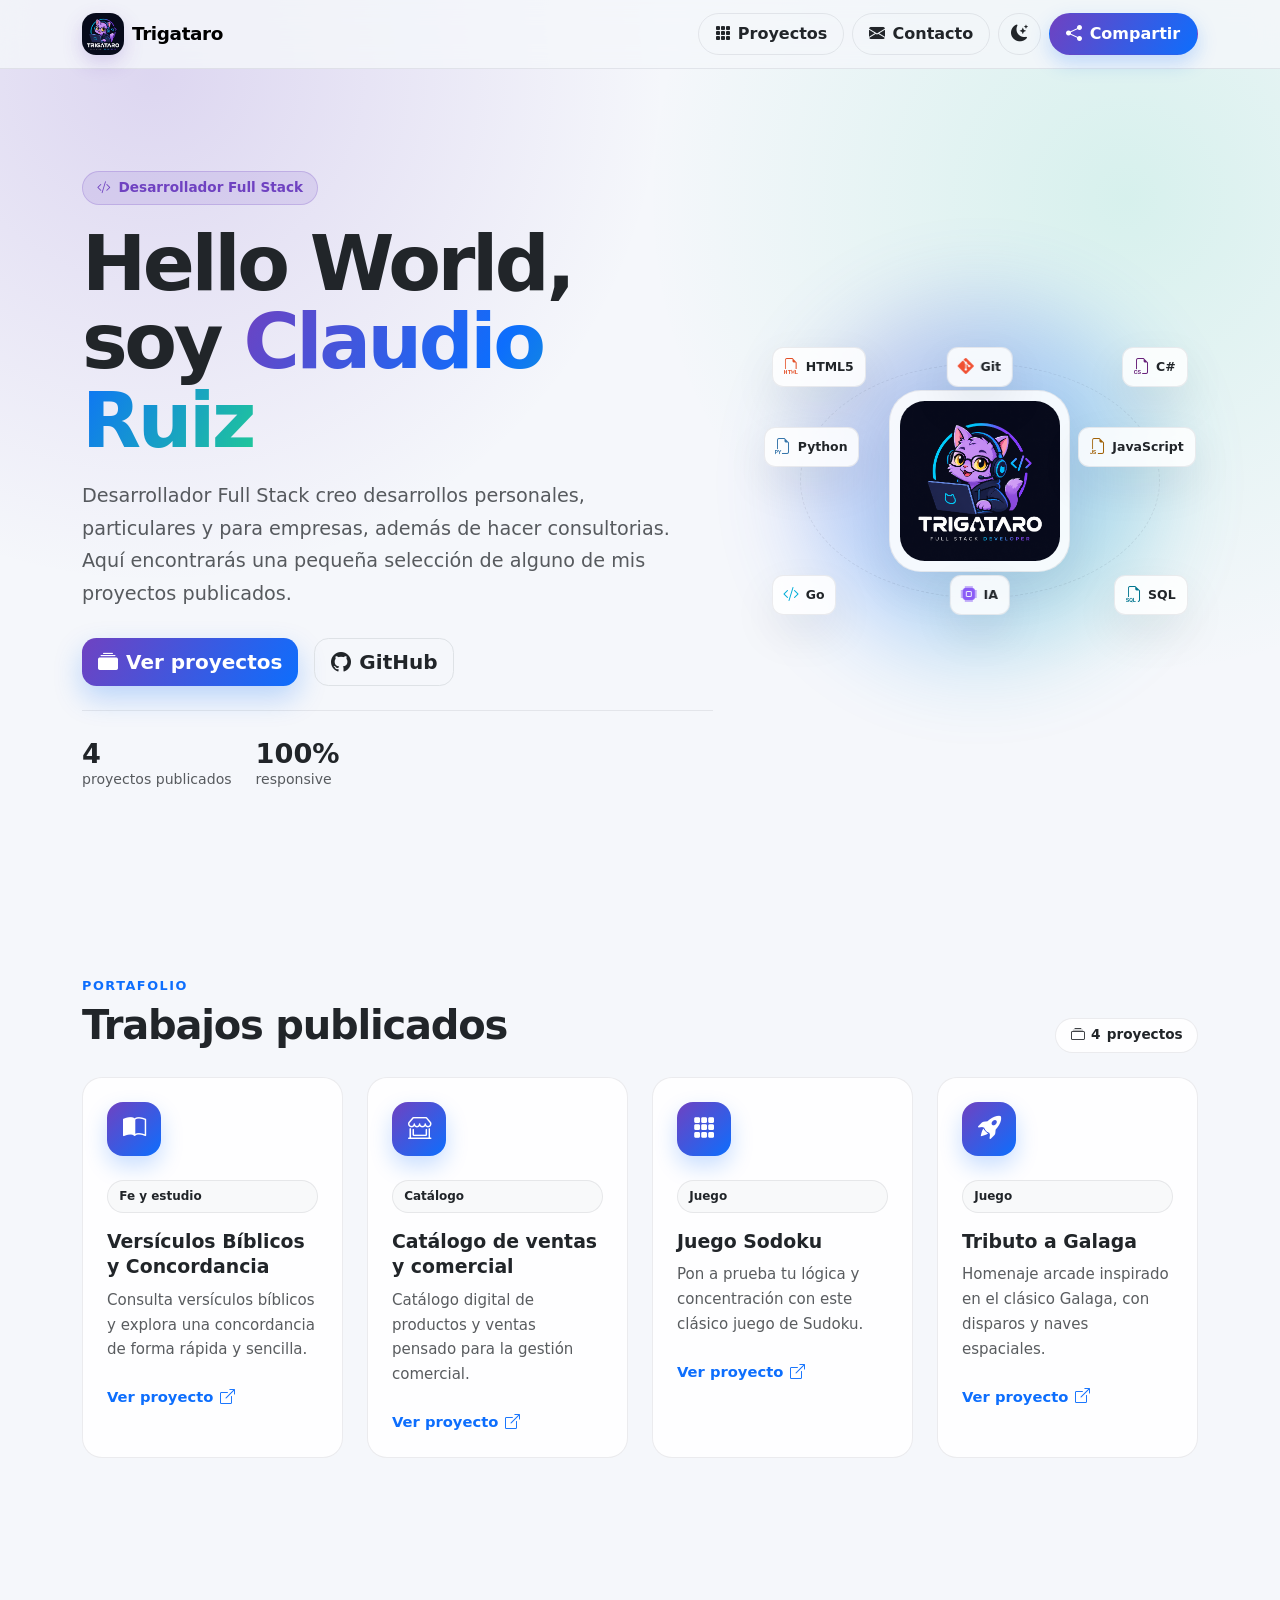
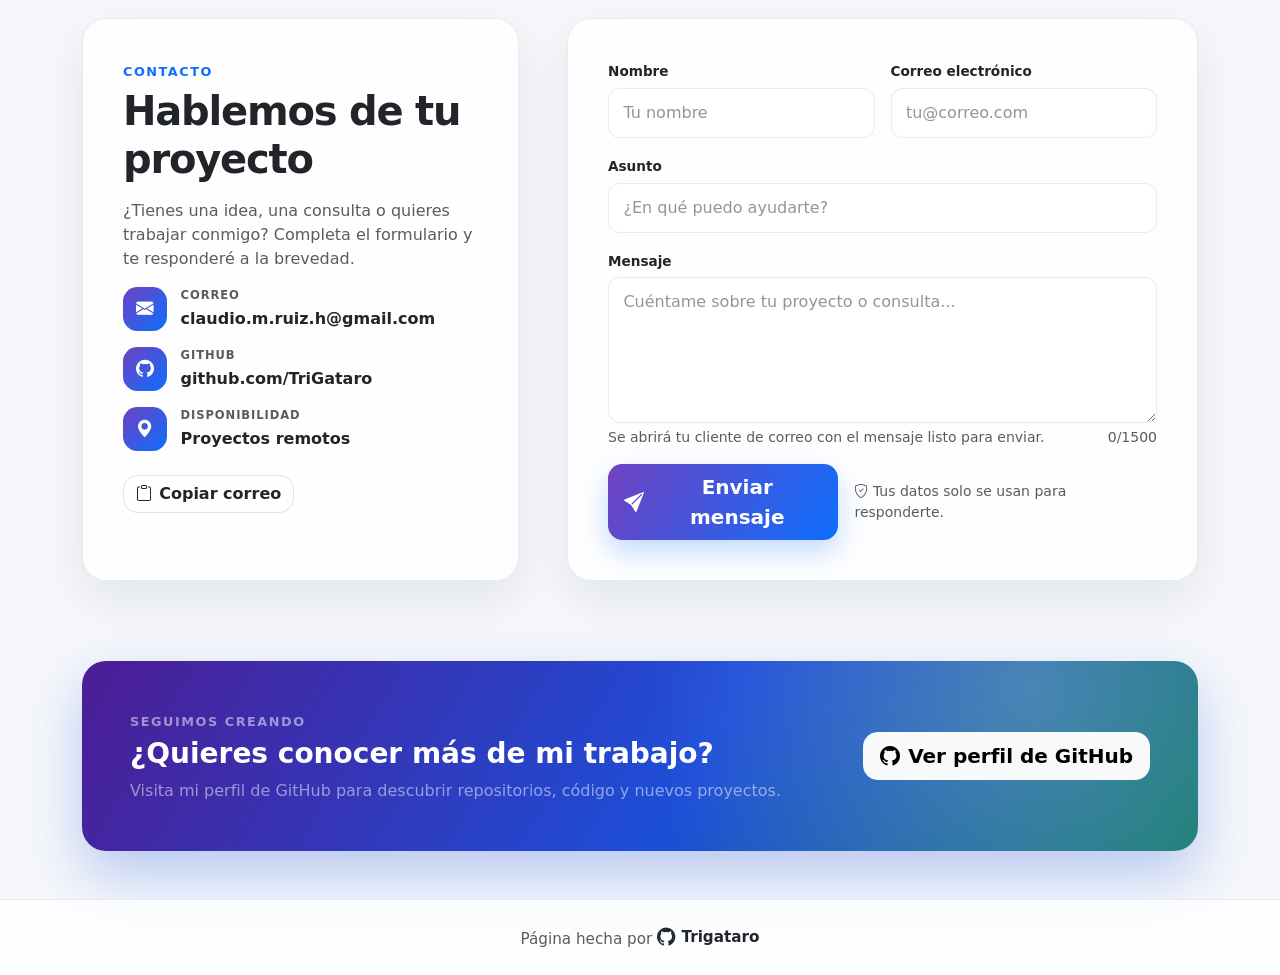
==== index.html @ 6203297c "Primera versión" ====
<!DOCTYPE html>
<html lang="es" prefix="og: https://ogp.me/ns#" data-bs-theme="light">
<head>
    <meta charset="UTF-8">
    <meta name="viewport" content="width=device-width, initial-scale=1">
    <title>Claudio Ruiz | Desarrollador Full Stack | Trigataro </title>

    <!-- Metadatos principales para buscadores -->
    <meta name="description" content="Portafolio de Trigataro, desarrollador web. Explora sus proyectos publicados y visita su perfil de GitHub.">
    <meta name="keywords" content="Claudio Ruiz,Trigataro, desarrollador Full Stack, portafolio web, proyectos web, HTML5, CSS3, JavaScript, Bootstrap, Python, C#, Go, SQL, Git, IA">
    <meta name="author" content="Claudio Ruiz,Trigataro">
    <meta name="robots" content="index, follow, max-image-preview:large">
    <meta name="googlebot" content="index, follow">
    <meta name="theme-color" content="#f5f7fb" id="themeColor">
    <link rel="canonical" href="https://trigataro.github.io/PersonalProyects/">

    <!-- Open Graph -->
    <meta property="og:type" content="website">
    <meta property="og:site_name" content="Trigataro">
    <meta property="og:locale" content="es_ES">
    <meta property="og:title" content="Trigataro | Desarrollador web">
    <meta property="og:description" content="Explora los proyectos web publicados por Trigataro.">
    <meta property="og:url" content="https://trigataro.github.io/PersonalProyects/">
    <meta property="og:image" content="https://trigataro.github.io/PersonalProyects/img/logo.png">
    <meta property="og:image:type" content="image/png">
    <meta property="og:image:width" content="1254">
    <meta property="og:image:height" content="1254">
    <meta property="og:image:alt" content="Logo de Trigataro">

    <!-- Tarjetas para redes sociales -->
    <meta name="twitter:card" content="summary">
    <meta name="twitter:title" content="Trigataro | Desarrollador web">
    <meta name="twitter:description" content="Explora los proyectos web publicados por Trigataro.">
    <meta name="twitter:image" content="https://trigataro.github.io/PersonalProyects/img/logo.png">
    <meta name="twitter:image:alt" content="Logo de Trigataro">

    <link rel="icon" href="img/logo.png" type="image/png" sizes="1254x1254">
    <link rel="apple-touch-icon" href="img/logo.png">

    <!-- Bootstrap y Bootstrap Icons -->
    <link href="https://cdn.jsdelivr.net/npm/bootstrap@5.3.8/dist/css/bootstrap.min.css" rel="stylesheet">
    <link href="https://cdn.jsdelivr.net/npm/bootstrap-icons@1.13.2/font/bootstrap-icons.min.css" rel="stylesheet">

    <!-- Estilos propios del proyecto -->
    <link rel="stylesheet" href="style.css">
</head>
<body>
    <a class="skip-link" href="#inicio">Saltar al contenido principal</a>

    <!-- Barra de navegación fija con controles de tema y compartir -->
    <header class="site-header sticky-top">
        <nav class="navbar navbar-expand-lg" aria-label="Navegación principal">
            <div class="container">
                <a class="navbar-brand d-flex align-items-center gap-2" href="#inicio">
                    <img src="img/logo.png" alt="Logo de Trigataro" class="brand-logo" width="42" height="42">
                    <span class="brand-name">Trigataro</span>
                </a>

                <div class="d-flex align-items-center gap-2 ms-auto">
                    <a class="btn btn-nav d-none d-lg-inline-flex" href="#proyectos">
                        <i class="bi bi-grid-3x3-gap-fill" aria-hidden="true"></i>
                        Proyectos
                    </a>
                    <a class="btn btn-nav d-none d-lg-inline-flex" href="#contacto">
                        <i class="bi bi-envelope-fill" aria-hidden="true"></i>
                        Contacto
                    </a>

                    <!-- Alterna entre tema claro y oscuro -->
                    <button type="button" class="btn btn-nav btn-icon" id="themeToggle" aria-label="Cambiar tema de color" title="Cambiar tema de color">
                        <i class="bi bi-moon-stars-fill" aria-hidden="true"></i>
                    </button>

                    <!-- Comparte la página con Web Share API o copia el enlace -->
                    <button type="button" class="btn btn-share" id="shareButton" aria-label="Compartir esta página" title="Compartir esta página">
                        <i class="bi bi-share-fill" aria-hidden="true"></i>
                        <span class="d-none d-sm-inline">Compartir</span>
                    </button>
                </div>
            </div>
        </nav>
    </header>

    <main>
        <!-- Presentación principal -->
        <section class="hero" id="inicio">
            <div class="container">
                <div class="row align-items-center g-5">
                    <div class="col-12 col-lg-7">
                        <span class="badge hero-badge">
                            <i class="bi bi-code-slash" aria-hidden="true"></i>
                            Desarrollador Full Stack 
                        </span>

                        <h1 class="hero-title">
                            Hello World, soy <span class="text-gradient">Claudio Ruiz</span>
                        </h1>

                        <p class="hero-lead">
                            Desarrollador Full Stack creo desarrollos personales, particulares y para empresas, además de hacer consultorias.
                            Aquí encontrarás una pequeña selección de alguno de mis proyectos publicados.
                        </p>

                        <div class="d-flex flex-wrap gap-3">
                            <a href="#proyectos" class="btn btn-brand btn-lg">
                                <i class="bi bi-collection-fill" aria-hidden="true"></i>
                                Ver proyectos
                            </a>
                            <a href="https://github.com/TriGataro" target="_blank" rel="noopener noreferrer" class="btn btn-outline-brand btn-lg">
                                <i class="bi bi-github" aria-hidden="true"></i>
                                GitHub
                            </a>
                        </div>

                        <div class="hero-stats d-flex flex-wrap gap-4 mt-4">
                            <div class="hero-stat">
                                <strong id="heroProjectCount">0</strong>
                                <span>proyectos publicados</span>
                            </div>
                            <div class="hero-stat">
                                <strong>100%</strong>
                                <span>responsive</span>
                            </div>
                        </div>
                    </div>

                    <div class="col-12 col-lg-5">
                        <div class="hero-visual text-center">
                            <div class="hero-tech-orbit" role="group" aria-label="Lenguajes de programación e inteligencia artificial">
                                <div class="hero-avatar-wrap">
                                    <img src="img/logo.png" alt="Logo de Trigataro" class="hero-avatar" width="160" height="160">
                                </div>

                                <!-- Lenguajes ubicados alrededor del logo -->
                                <span class="tech-chip tech-chip-html orbit-chip orbit-html">
                                    <i class="bi bi-filetype-html" aria-hidden="true"></i>
                                    HTML5
                                </span>
                                <span class="tech-chip tech-chip-csharp orbit-chip orbit-csharp">
                                    <i class="bi bi-filetype-cs" aria-hidden="true"></i>
                                    C#
                                </span>
                                <span class="tech-chip tech-chip-git orbit-chip orbit-git">
                                    <i class="bi bi-git" aria-hidden="true"></i>
                                    Git
                                </span>
                                <span class="tech-chip tech-chip-python orbit-chip orbit-python">
                                    <i class="bi bi-filetype-py" aria-hidden="true"></i>
                                    Python
                                </span>
                                <span class="tech-chip tech-chip-js orbit-chip orbit-js">
                                    <i class="bi bi-filetype-js" aria-hidden="true"></i>
                                    JavaScript
                                </span>
                                <span class="tech-chip tech-chip-go orbit-chip orbit-go">
                                    <i class="bi bi-code-slash" aria-hidden="true"></i>
                                    Go
                                </span>
                                <span class="tech-chip tech-chip-sql orbit-chip orbit-sql">
                                    <i class="bi bi-filetype-sql" aria-hidden="true"></i>
                                    SQL
                                </span>
                                <span class="tech-chip tech-chip-ai orbit-chip orbit-ai">
                                    <i class="bi bi-cpu-fill" aria-hidden="true"></i>
                                    IA
                                </span>
                            </div>
                        </div>
                    </div>
                </div>
            </div>
        </section>

        <!-- Listado de proyectos generado desde data.js -->
        <section class="projects-section" id="proyectos">
            <div class="container">
                <div class="d-flex flex-column flex-md-row align-items-md-end justify-content-between gap-3 mb-4">
                    <div>
                        <span class="section-eyebrow">Portafolio</span>
                        <h2 class="section-title mb-1">Trabajos publicados</h2>
                    </div>

                    <span class="badge project-total">
                        <i class="bi bi-collection" aria-hidden="true"></i>
                        <span id="projectCount">0</span> proyectos
                    </span>
                </div>

                <div id="projectGrid" class="row g-4"></div>

                <div id="emptyState" class="empty-state text-center d-none">
                    <i class="bi bi-inbox" aria-hidden="true"></i>
                    <p class="mb-0">No hay proyectos visibles por el momento.</p>
                </div>
            </div>
        </section>

        <!-- Sección de contacto -->
        <section class="contact-section" id="contacto">
            <div class="container">
                <div class="row g-4 g-lg-5">
                    <div class="col-12 col-lg-5">
                        <div class="contact-info">
                            <span class="section-eyebrow">Contacto</span>
                            <h2 class="section-title mb-3">Hablemos de tu proyecto</h2>
                            <p class="text-body-secondary">
                                ¿Tienes una idea, una consulta o quieres trabajar conmigo?
                                Completa el formulario y te responderé a la brevedad.
                            </p>

                            <ul class="contact-list list-unstyled">
                                <li>
                                    <span class="contact-icon" aria-hidden="true">
                                        <i class="bi bi-envelope-fill"></i>
                                    </span>
                                    <div>
                                        <span class="contact-label">Correo</span>
                                        <a class="contact-value" href="mailto:claudio.m.ruiz.h@gmail.com">claudio.m.ruiz.h@gmail.com</a>
                                    </div>
                                </li>
                                <li>
                                    <span class="contact-icon" aria-hidden="true">
                                        <i class="bi bi-github"></i>
                                    </span>
                                    <div>
                                        <span class="contact-label">GitHub</span>
                                        <a class="contact-value" href="https://github.com/TriGataro" target="_blank" rel="noopener noreferrer">github.com/TriGataro</a>
                                    </div>
                                </li>
                                <li>
                                    <span class="contact-icon" aria-hidden="true">
                                        <i class="bi bi-geo-alt-fill"></i>
                                    </span>
                                    <div>
                                        <span class="contact-label">Disponibilidad</span>
                                        <span class="contact-value">Proyectos remotos</span>
                                    </div>
                                </li>
                            </ul>

                            <button type="button" class="btn btn-outline-brand" id="copyEmailButton">
                                <i class="bi bi-clipboard" aria-hidden="true"></i>
                                Copiar correo
                            </button>
                        </div>
                    </div>

                    <div class="col-12 col-lg-7">
                        <form class="contact-form" id="contactForm" novalidate>
                            <div class="row g-3">
                                <div class="col-12 col-md-6">
                                    <label for="contactName" class="form-label">Nombre</label>
                                    <input type="text" class="form-control" id="contactName" name="name" placeholder="Tu nombre" autocomplete="name" required minlength="2">
                                    <div class="invalid-feedback">Ingresa tu nombre (mínimo 2 caracteres).</div>
                                </div>

                                <div class="col-12 col-md-6">
                                    <label for="contactEmail" class="form-label">Correo electrónico</label>
                                    <input type="email" class="form-control" id="contactEmail" name="email" placeholder="tu@correo.com" autocomplete="email" required>
                                    <div class="invalid-feedback">Ingresa un correo electrónico válido.</div>
                                </div>

                                <div class="col-12">
                                    <label for="contactSubject" class="form-label">Asunto</label>
                                    <input type="text" class="form-control" id="contactSubject" name="subject" placeholder="¿En qué puedo ayudarte?" required minlength="3">
                                    <div class="invalid-feedback">Escribe un asunto (mínimo 3 caracteres).</div>
                                </div>

                                <div class="col-12">
                                    <label for="contactMessage" class="form-label">Mensaje</label>
                                    <textarea class="form-control" id="contactMessage" name="message" rows="5" placeholder="Cuéntame sobre tu proyecto o consulta..." required minlength="10" maxlength="1500" aria-describedby="messageHelp messageCount"></textarea>
                                    <div class="invalid-feedback">Escribe un mensaje (mínimo 10 caracteres).</div>
                                    <div class="d-flex flex-column flex-sm-row justify-content-between gap-1 mt-1">
                                        <small class="text-body-secondary" id="messageHelp">
                                            Se abrirá tu cliente de correo con el mensaje listo para enviar.
                                        </small>
                                        <small class="text-body-secondary">
                                            <span id="messageCount">0</span>/1500
                                        </small>
                                    </div>
                                </div>

                                <div class="col-12 d-flex flex-column flex-sm-row align-items-sm-center gap-3">
                                    <button type="submit" class="btn btn-brand btn-lg">
                                        <i class="bi bi-send-fill" aria-hidden="true"></i>
                                        Enviar mensaje
                                    </button>
                                    <span class="small text-body-secondary">
                                        <i class="bi bi-shield-check" aria-hidden="true"></i>
                                        Tus datos solo se usan para responderte.
                                    </span>
                                </div>
                            </div>
                        </form>
                    </div>
                </div>
            </div>
        </section>

        <!-- Llamado a visitar el perfil de GitHub -->
        <section class="container pb-5">
            <div class="cta-panel">
                <div>
                    <span class="section-eyebrow text-white-50">Seguimos creando</span>
                    <h2 class="h3 fw-bold mb-2">¿Quieres conocer más de mi trabajo?</h2>
                    <p class="mb-0 text-white-50">
                        Visita mi perfil de GitHub para descubrir repositorios, código y nuevos proyectos.
                    </p>
                </div>

                <a href="https://github.com/TriGataro" target="_blank" rel="noopener noreferrer" class="btn btn-light btn-lg cta-button">
                    <i class="bi bi-github" aria-hidden="true"></i>
                    Ver perfil de GitHub
                </a>
            </div>
        </section>
    </main>

    <!-- Pie de página con el enlace al perfil de GitHub -->
    <footer class="site-footer">
        <div class="container">
            <p class="footer-text mb-0">
                Página hecha por
                <a class="footer-author" href="https://github.com/TriGataro" target="_blank" rel="noopener noreferrer">
                    <i class="bi bi-github" aria-hidden="true"></i>
                    <span>Trigataro</span>
                </a>
            </p>
        </div>
    </footer>

    <!-- Mensajes de confirmación para compartir -->
    <div class="toast-container position-fixed bottom-0 end-0 p-3">
        <div id="shareToast" class="toast" role="status" aria-live="polite" aria-atomic="true">
            <div class="d-flex">
                <div class="toast-body" id="shareToastMessage">Enlace copiado al portapapeles.</div>
                <button type="button" class="btn-close me-2 m-auto" data-bs-dismiss="toast" aria-label="Cerrar mensaje"></button>
            </div>
        </div>
    </div>

    <!-- Librerías y scripts del proyecto -->
    <script src="https://cdn.jsdelivr.net/npm/bootstrap@5.3.8/dist/js/bootstrap.bundle.min.js"></script>
    <script src="data.js"></script>
    <script src="index.js"></script>
</body>
</html>
---- style.css ----
/* =========================================================
   Portafolio de Trigataro - Estilos globales
   ========================================================= */

/* Variables de color para el tema claro */
:root {
    --brand-primary: #6f42c1;
    --brand-secondary: #0d6efd;
    --brand-accent: #20c997;
    --page-bg: #f5f7fb;
    --header-bg: rgba(245, 247, 251, 0.82);
    --footer-bg: rgba(255, 255, 255, 0.72);
    --card-bg: rgba(255, 255, 255, 0.86);
    --card-border: rgba(15, 23, 42, 0.08);
    --github-color: #24292f;
    --shadow-soft: 0 18px 45px rgba(15, 23, 42, 0.08);
    --glow-one: rgba(111, 66, 193, 0.18);
    --glow-two: rgba(32, 201, 151, 0.14);
}

/* Variables de color para el tema oscuro */
[data-bs-theme="dark"] {
    --page-bg: #0a0f1e;
    --header-bg: rgba(10, 15, 30, 0.82);
    --footer-bg: rgba(10, 15, 30, 0.72);
    --card-bg: rgba(17, 24, 42, 0.86);
    --card-border: rgba(148, 163, 184, 0.16);
    --github-color: #f8fafc;
    --shadow-soft: 0 18px 45px rgba(0, 0, 0, 0.38);
    --glow-one: rgba(111, 66, 193, 0.32);
    --glow-two: rgba(32, 201, 151, 0.18);
}

html {
    scroll-behavior: smooth;
}

body {
    min-height: 100vh;
    color: var(--bs-body-color);
    background-color: var(--page-bg);
    background-image:
        radial-gradient(circle at 12% 8%, var(--glow-one), transparent 32rem),
        radial-gradient(circle at 88% 22%, var(--glow-two), transparent 30rem);
    background-attachment: fixed;
    transition: background-color 0.25s ease, color 0.25s ease;
}

/* Enlace de accesibilidad para saltar directamente al contenido */
.skip-link {
    position: absolute;
    top: -100%;
    left: 1rem;
    z-index: 2000;
    padding: 0.6rem 1rem;
    color: #fff;
    background: var(--brand-primary);
    border-radius: 0.5rem;
}

.skip-link:focus {
    top: 1rem;
}

/* Campo temporal fuera de pantalla para copiar enlaces en navegadores antiguos */
.copy-helper {
    position: fixed;
    top: -1000px;
    left: -1000px;
    width: 1px;
    height: 1px;
    padding: 0;
    border: 0;
    opacity: 0;
}

/* =========================================================
   Barra de navegación
   ========================================================= */

.site-header {
    background: var(--header-bg);
    border-bottom: 1px solid var(--card-border);
    backdrop-filter: blur(14px);
    -webkit-backdrop-filter: blur(14px);
}

.brand-logo {
    object-fit: cover;
    border-radius: 14px;
    box-shadow: 0 8px 20px rgba(111, 66, 193, 0.22);
}

.brand-name {
    font-size: 1.15rem;
    font-weight: 800;
    letter-spacing: -0.02em;
}

.btn-nav,
.btn-share {
    display: inline-flex;
    align-items: center;
    justify-content: center;
    gap: 0.45rem;
    font-weight: 600;
    border: 1px solid var(--card-border);
    border-radius: 999px;
    transition: transform 0.2s ease, background-color 0.2s ease, border-color 0.2s ease;
}

.btn-nav {
    padding: 0.5rem 1rem;
    color: var(--bs-body-color);
    background: transparent;
}

.btn-nav:hover,
.btn-nav:focus-visible {
    color: var(--bs-body-color);
    background: var(--bs-tertiary-bg);
    border-color: var(--bs-border-color);
}

.btn-icon {
    width: 2.65rem;
    height: 2.65rem;
    padding: 0;
    font-size: 1.05rem;
}

.btn-share {
    padding: 0.5rem 1.05rem;
    color: #fff;
    background: linear-gradient(120deg, var(--brand-primary), var(--brand-secondary));
    border-color: transparent;
    box-shadow: 0 8px 20px rgba(13, 110, 253, 0.22);
}

.btn-share:hover,
.btn-share:focus-visible {
    color: #fff;
    transform: translateY(-1px);
    box-shadow: 0 10px 24px rgba(13, 110, 253, 0.3);
}

/* =========================================================
   Sección de presentación
   ========================================================= */

.hero {
    position: relative;
    padding: clamp(3.5rem, 8vw, 6.5rem) 0;
    overflow: hidden;
}

.hero-badge {
    display: inline-flex;
    align-items: center;
    gap: 0.45rem;
    padding: 0.55rem 0.9rem;
    margin-bottom: 1.25rem;
    font-size: 0.85rem;
    font-weight: 700;
    color: var(--brand-primary);
    background: color-mix(in srgb, var(--brand-primary) 12%, transparent);
    border: 1px solid color-mix(in srgb, var(--brand-primary) 22%, transparent);
    border-radius: 999px;
}

[data-bs-theme="dark"] .hero-badge {
    color: #c4b5fd;
}

.hero-title {
    font-size: clamp(2.6rem, 7vw, 4.8rem);
    font-weight: 800;
    line-height: 1.02;
    letter-spacing: -0.045em;
}

.text-gradient {
    color: transparent;
    background-image: linear-gradient(120deg, var(--brand-primary), var(--brand-secondary) 55%, var(--brand-accent));
    -webkit-background-clip: text;
    background-clip: text;
}

.hero-lead {
    max-width: 38rem;
    margin: 1.25rem 0 1.75rem;
    font-size: clamp(1.02rem, 2vw, 1.2rem);
    line-height: 1.7;
    color: var(--bs-secondary-color);
}

.btn-brand,
.btn-outline-brand {
    display: inline-flex;
    align-items: center;
    justify-content: center;
    gap: 0.5rem;
    font-weight: 700;
    border-radius: 0.9rem;
    transition: transform 0.2s ease, box-shadow 0.2s ease;
}

.btn-brand {
    color: #fff;
    background: linear-gradient(120deg, var(--brand-primary), var(--brand-secondary));
    border: 0;
    box-shadow: 0 12px 28px rgba(13, 110, 253, 0.25);
}

.btn-brand:hover,
.btn-brand:focus-visible {
    color: #fff;
    transform: translateY(-2px);
    box-shadow: 0 16px 34px rgba(13, 110, 253, 0.32);
}

.btn-outline-brand {
    color: var(--bs-body-color);
    background: transparent;
    border: 1px solid var(--bs-border-color);
}

.btn-outline-brand:hover,
.btn-outline-brand:focus-visible {
    color: var(--bs-body-color);
    background: var(--bs-tertiary-bg);
    transform: translateY(-2px);
}

.hero-stats {
    padding-top: 1.75rem;
    margin-top: 2rem;
    border-top: 1px solid var(--card-border);
}

.hero-stat {
    display: flex;
    flex-direction: column;
}

.hero-stat strong {
    font-size: 1.7rem;
    font-weight: 800;
    line-height: 1.1;
}

.hero-stat span {
    font-size: 0.88rem;
    color: var(--bs-secondary-color);
}

/* Composición visual del avatar y las tecnologías */
.hero-visual {
    position: relative;
    display: grid;
    place-items: center;
    min-height: 21rem;
    padding: 2rem 0;
}

.hero-visual::before {
    position: absolute;
    width: clamp(15rem, 34vw, 22rem);
    height: clamp(15rem, 34vw, 22rem);
    content: "";
    background: linear-gradient(135deg, var(--brand-primary), var(--brand-secondary), var(--brand-accent));
    border-radius: 50%;
    filter: blur(46px);
    opacity: 0.28;
}

.hero-avatar-wrap {
    position: relative;
    z-index: 1;
    padding: 0.6rem;
    background: var(--card-bg);
    border: 1px solid var(--card-border);
    border-radius: 2rem;
    box-shadow: var(--shadow-soft);
    animation: float 6s ease-in-out infinite;
}

.hero-avatar {
    display: block;
    width: clamp(8.5rem, 22vw, 10rem);
    height: clamp(8.5rem, 22vw, 10rem);
    object-fit: cover;
    border-radius: 1.55rem;
}

/* Órbita de lenguajes alrededor del logo */
.hero-tech-orbit {
    position: relative;
    width: min(100%, 26rem);
    padding: 2.7rem 0;
    margin: 0 auto;
}

.hero-tech-orbit::before {
    position: absolute;
    top: 50%;
    left: 50%;
    width: calc(100% - 3.5rem);
    height: calc(100% - 2rem);
    content: "";
    border: 1px dashed var(--card-border);
    border-radius: 50%;
    transform: translate(-50%, -50%);
    pointer-events: none;
}

.hero-tech-orbit .hero-avatar-wrap {
    width: fit-content;
    margin: 0 auto;
}

.orbit-chip {
    position: absolute;
    z-index: 2;
}

.orbit-html {
    top: 0;
    left: 0;
}

.orbit-csharp {
    top: 0;
    right: 0;
}

.orbit-git {
    top: 0;
    left: 50%;
    transform: translateX(-50%);
}

.orbit-python {
    top: 30%;
    left: -0.5rem;
}

.orbit-js {
    top: 30%;
    right: -0.5rem;
}

.orbit-go {
    bottom: 0;
    left: 0;
}

.orbit-sql {
    bottom: 0;
    right: 0;
}

.orbit-ai {
    bottom: 0;
    left: 50%;
    transform: translateX(-50%);
}

.tech-chip {
    display: inline-flex;
    align-items: center;
    gap: 0.4rem;
    padding: 0.42rem 0.68rem;
    font-size: 0.78rem;
    font-weight: 700;
    color: var(--bs-body-color);
    background: var(--card-bg);
    border: 1px solid var(--card-border);
    border-radius: 0.7rem;
    box-shadow: var(--shadow-soft);
    backdrop-filter: blur(8px);
    -webkit-backdrop-filter: blur(8px);
}

.tech-chip i {
    font-size: 1rem;
}

.tech-chip-html i {
    color: #e34f26;
}

.tech-chip-python i {
    color: #3776ab;
}

.tech-chip-csharp i {
    color: #68217a;
}

.tech-chip-git i {
    color: #f05032;
}

.tech-chip-js i {
    color: #a16207;
}

.tech-chip-go i {
    color: #00add8;
}

.tech-chip-sql i {
    color: #00758f;
}

.tech-chip-ai i {
    color: #8b5cf6;
}

[data-bs-theme="dark"] .tech-chip-python i {
    color: #4b8bbe;
}

[data-bs-theme="dark"] .tech-chip-csharp i {
    color: #c084fc;
}

[data-bs-theme="dark"] .tech-chip-js i {
    color: #f7df1e;
}

[data-bs-theme="dark"] .tech-chip-sql i {
    color: #5bc0de;
}

@keyframes float {
    0%,
    100% {
        transform: translateY(0);
    }

    50% {
        transform: translateY(-9px);
    }
}

/* =========================================================
   Proyectos
   ========================================================= */

.projects-section {
    padding: clamp(3rem, 7vw, 5rem) 0;
}

.section-eyebrow {
    display: inline-block;
    margin-bottom: 0.35rem;
    font-size: 0.8rem;
    font-weight: 800;
    color: var(--brand-secondary);
    text-transform: uppercase;
    letter-spacing: 0.12em;
}

.section-title {
    font-size: clamp(1.8rem, 4vw, 2.5rem);
    font-weight: 800;
    letter-spacing: -0.03em;
}

.project-total {
    display: inline-flex;
    align-items: center;
    gap: 0.4rem;
    padding: 0.6rem 0.9rem;
    font-size: 0.85rem;
    font-weight: 700;
    color: var(--bs-body-color);
    background: var(--card-bg);
    border: 1px solid var(--card-border);
    border-radius: 999px;
}

.project-card {
    position: relative;
    height: 100%;
    overflow: hidden;
    background: var(--card-bg);
    border: 1px solid var(--card-border);
    border-radius: 1.25rem;
    transition: transform 0.25s ease, box-shadow 0.25s ease, border-color 0.25s ease;
}

.project-card::before {
    position: absolute;
    top: 0;
    left: 0;
    width: 100%;
    height: 4px;
    content: "";
    background: linear-gradient(90deg, var(--brand-primary), var(--brand-secondary), var(--brand-accent));
    opacity: 0;
    transition: opacity 0.25s ease;
}

.project-card:hover,
.project-card:focus-within {
    border-color: color-mix(in srgb, var(--brand-secondary) 35%, var(--card-border));
    box-shadow: var(--shadow-soft);
    transform: translateY(-6px);
}

.project-card:hover::before,
.project-card:focus-within::before {
    opacity: 1;
}

.project-icon {
    display: grid;
    flex: 0 0 auto;
    width: 3.4rem;
    height: 3.4rem;
    font-size: 1.45rem;
    color: #fff;
    background: linear-gradient(135deg, var(--brand-primary), var(--brand-secondary));
    border-radius: 1rem;
    place-items: center;
    box-shadow: 0 10px 22px rgba(13, 110, 253, 0.22);
}

.project-number {
    font-size: 0.8rem;
    font-weight: 800;
    color: var(--bs-secondary-color);
    letter-spacing: 0.08em;
}

.project-type {
    display: inline-flex;
    align-items: center;
    padding: 0.4rem 0.7rem;
    font-size: 0.75rem;
    font-weight: 700;
    color: var(--bs-body-color);
    background: var(--bs-tertiary-bg);
    border: 1px solid var(--card-border);
    border-radius: 999px;
}

.project-title {
    font-size: 1.18rem;
    font-weight: 800;
    line-height: 1.35;
}

.project-description {
    font-size: 0.94rem;
    line-height: 1.65;
    color: var(--bs-secondary-color);
}

.project-link {
    display: inline-flex;
    align-items: center;
    gap: 0.4rem;
    font-size: 0.92rem;
    font-weight: 800;
    color: var(--brand-secondary);
    text-decoration: none;
}

[data-bs-theme="dark"] .project-link {
    color: #7db4ff;
}

.project-link i {
    transition: transform 0.2s ease;
}

.project-card:hover .project-link i,
.project-card:focus-within .project-link i {
    transform: translate(2px, -2px);
}

.project-link:focus-visible {
    outline: 2px solid var(--brand-secondary);
    outline-offset: 4px;
    border-radius: 0.25rem;
}

.empty-state {
    padding: 3rem 1rem;
    color: var(--bs-secondary-color);
    background: var(--card-bg);
    border: 1px dashed var(--bs-border-color);
    border-radius: 1.25rem;
}

.empty-state i {
    display: block;
    margin-bottom: 0.75rem;
    font-size: 2.2rem;
}

/* =========================================================
   Contacto
   ========================================================= */

.contact-section {
    padding: clamp(3rem, 7vw, 5rem) 0;
}

.contact-info,
.contact-form {
    height: 100%;
    padding: clamp(1.5rem, 4vw, 2.5rem);
    background: var(--card-bg);
    border: 1px solid var(--card-border);
    border-radius: 1.5rem;
    box-shadow: var(--shadow-soft);
}

.contact-list {
    display: flex;
    flex-direction: column;
    gap: 1rem;
    margin: 0 0 1.5rem;
}

.contact-list li {
    display: flex;
    gap: 0.85rem;
    align-items: flex-start;
}

.contact-icon {
    display: grid;
    flex: 0 0 auto;
    width: 2.75rem;
    height: 2.75rem;
    font-size: 1.1rem;
    color: #fff;
    background: linear-gradient(135deg, var(--brand-primary), var(--brand-secondary));
    border-radius: 0.9rem;
    place-items: center;
}

.contact-label {
    display: block;
    margin-bottom: 0.15rem;
    font-size: 0.72rem;
    font-weight: 800;
    color: var(--bs-secondary-color);
    text-transform: uppercase;
    letter-spacing: 0.08em;
}

.contact-value {
    display: inline-block;
    font-weight: 700;
    color: var(--bs-body-color);
    overflow-wrap: anywhere;
    text-decoration: none;
}

a.contact-value:hover,
a.contact-value:focus-visible {
    color: var(--brand-secondary);
    text-decoration: underline;
    text-underline-offset: 3px;
}

.contact-form .form-label {
    margin-bottom: 0.4rem;
    font-size: 0.85rem;
    font-weight: 700;
}

.contact-form .form-control {
    padding: 0.75rem 0.9rem;
    color: var(--bs-body-color);
    background-color: var(--bs-body-bg);
    border-color: var(--card-border);
    border-radius: 0.75rem;
}

.contact-form .form-control::placeholder {
    color: var(--bs-secondary-color);
    opacity: 0.65;
}

.contact-form .form-control:focus {
    border-color: var(--brand-secondary);
    box-shadow: 0 0 0 0.2rem color-mix(in srgb, var(--brand-secondary) 18%, transparent);
}

.contact-form .invalid-feedback {
    font-size: 0.8rem;
}

#copyEmailButton {
    display: inline-flex;
    gap: 0.45rem;
    align-items: center;
    font-weight: 700;
}

/* =========================================================
   Llamado a la acción
   ========================================================= */

.cta-panel {
    display: flex;
    flex-direction: column;
    gap: 1.5rem;
    align-items: flex-start;
    justify-content: space-between;
    padding: clamp(1.75rem, 5vw, 3rem);
    color: #fff;
    background:
        radial-gradient(circle at 85% 15%, rgba(255, 255, 255, 0.22), transparent 24rem),
        linear-gradient(120deg, #4c1d95, #1d4ed8 55%, #0f766e);
    border-radius: 1.5rem;
    box-shadow: 0 24px 55px rgba(29, 78, 216, 0.28);
}

.cta-button {
    display: inline-flex;
    flex: 0 0 auto;
    gap: 0.5rem;
    align-items: center;
    font-weight: 700;
    border-radius: 0.9rem;
}

/* =========================================================
   Pie de página
   ========================================================= */

.site-footer {
    padding: 1.5rem 0;
    text-align: center;
    background: var(--footer-bg);
    border-top: 1px solid var(--card-border);
    backdrop-filter: blur(14px);
    -webkit-backdrop-filter: blur(14px);
}

.footer-text {
    font-size: 0.95rem;
    color: var(--bs-secondary-color);
}

.footer-author {
    display: inline-flex;
    gap: 0.4rem;
    align-items: center;
    font-weight: 800;
    color: var(--bs-body-color);
    text-decoration: none;
    transition: color 0.2s ease;
}

.footer-author .bi-github {
    font-size: 1.15rem;
    color: var(--github-color);
}

.footer-author:hover,
.footer-author:focus-visible {
    color: var(--brand-secondary);
    text-decoration: underline;
    text-underline-offset: 3px;
}

/* =========================================================
   Ajustes responsive y accesibilidad
   ========================================================= */

@media (min-width: 768px) {
    .cta-panel {
        flex-direction: row;
        align-items: center;
    }
}

/* En el ancho de escritorio pequeño la columna es más angosta:
   se reduce un poco el logo para dar espacio a los chips laterales. */
@media (min-width: 992px) and (max-width: 1199.98px) {
    .hero-avatar {
        width: 9rem;
        height: 9rem;
    }

    .tech-chip {
        gap: 0.3rem;
        padding: 0.32rem 0.46rem;
        font-size: 0.7rem;
    }

    .tech-chip i {
        font-size: 0.88rem;
    }
}

@media (max-width: 575.98px) {
    .brand-name {
        font-size: 1.02rem;
    }

    .hero {
        padding-top: 2.5rem;
    }

    .hero-visual {
        min-height: 18rem;
    }

    .hero-tech-orbit {
        padding: 2.3rem 0;
    }

    .orbit-python {
        left: 0;
    }

    .orbit-js {
        right: 0;
    }

    .tech-chip {
        gap: 0.32rem;
        padding: 0.34rem 0.55rem;
        font-size: 0.7rem;
    }

    .tech-chip i {
        font-size: 0.9rem;
    }
}

@media (max-width: 379.98px) {
    .hero-avatar {
        width: 7rem;
        height: 7rem;
    }

    .hero-avatar-wrap {
        padding: 0.45rem;
    }

    .hero-tech-orbit {
        width: calc(100% + 1rem);
        padding: 2.2rem 0;
        margin-right: -0.5rem;
        margin-left: -0.5rem;
    }

    .tech-chip {
        gap: 0.26rem;
        padding: 0.3rem 0.46rem;
        font-size: 0.64rem;
    }

    .tech-chip i {
        font-size: 0.84rem;
    }
}

@media (prefers-reduced-motion: reduce) {
    html {
        scroll-behavior: auto;
    }

    *,
    *::before,
    *::after {
        animation-duration: 0.01ms !important;
        animation-iteration-count: 1 !important;
        transition-duration: 0.01ms !important;
    }
}
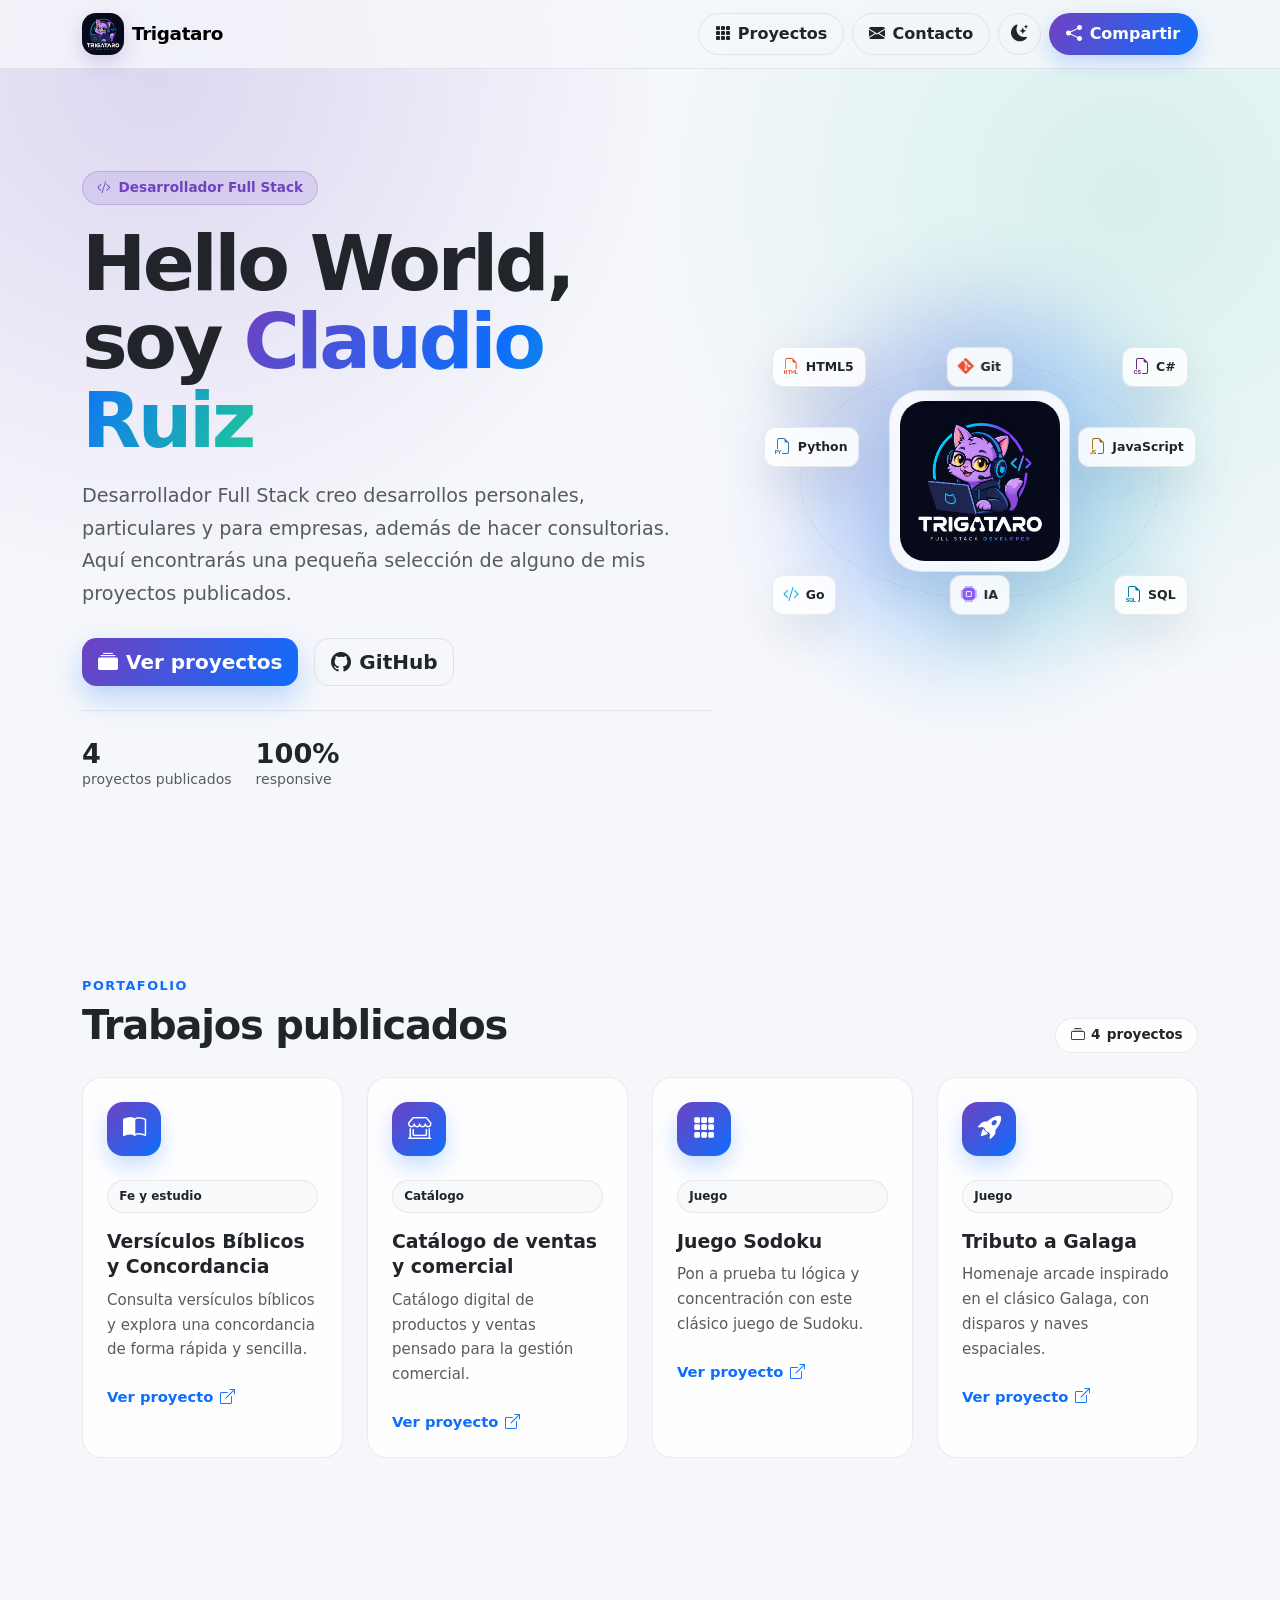
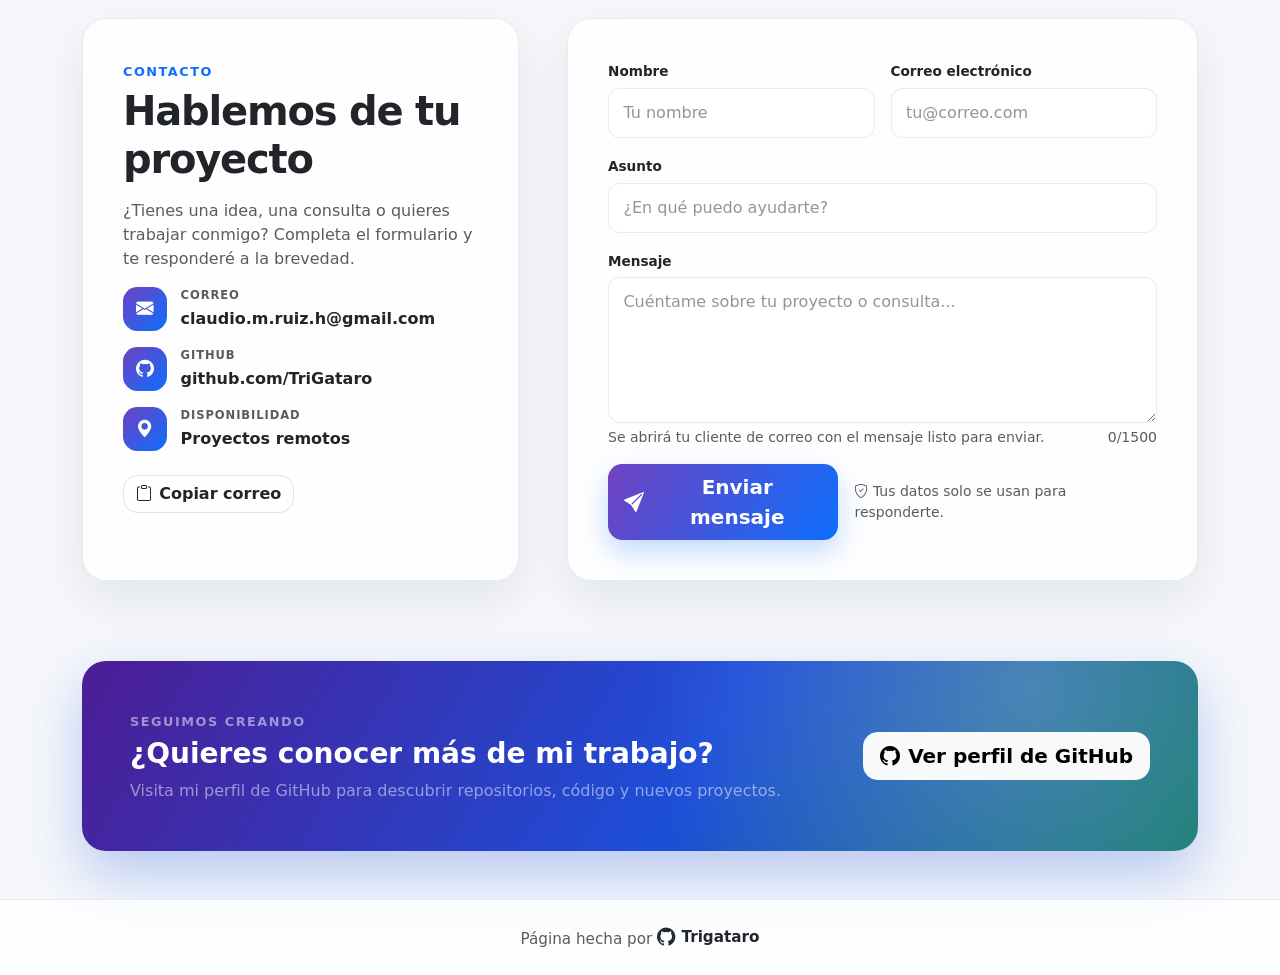
==== commit 63d4527f: "Se mejora metadata" ====
--- a/index.html
+++ b/index.html
@@ -18,7 +18,7 @@
     <meta property="og:type" content="website">
     <meta property="og:site_name" content="Trigataro">
     <meta property="og:locale" content="es_ES">
-    <meta property="og:title" content="Trigataro | Desarrollador web">
+    <meta property="og:title" content="Claudio Ruiz | Desarrollador Full Stack | Trigataro">
     <meta property="og:description" content="Explora los proyectos web publicados por Trigataro.">
     <meta property="og:url" content="https://trigataro.github.io/PersonalProyects/">
     <meta property="og:image" content="https://trigataro.github.io/PersonalProyects/img/logo.png">
@@ -29,7 +29,7 @@
 
     <!-- Tarjetas para redes sociales -->
     <meta name="twitter:card" content="summary">
-    <meta name="twitter:title" content="Trigataro | Desarrollador web">
+    <meta name="twitter:title" content="TClaudio Ruiz | Desarrollador Full Stack | Trigataro">
     <meta name="twitter:description" content="Explora los proyectos web publicados por Trigataro.">
     <meta name="twitter:image" content="https://trigataro.github.io/PersonalProyects/img/logo.png">
     <meta name="twitter:image:alt" content="Logo de Trigataro">
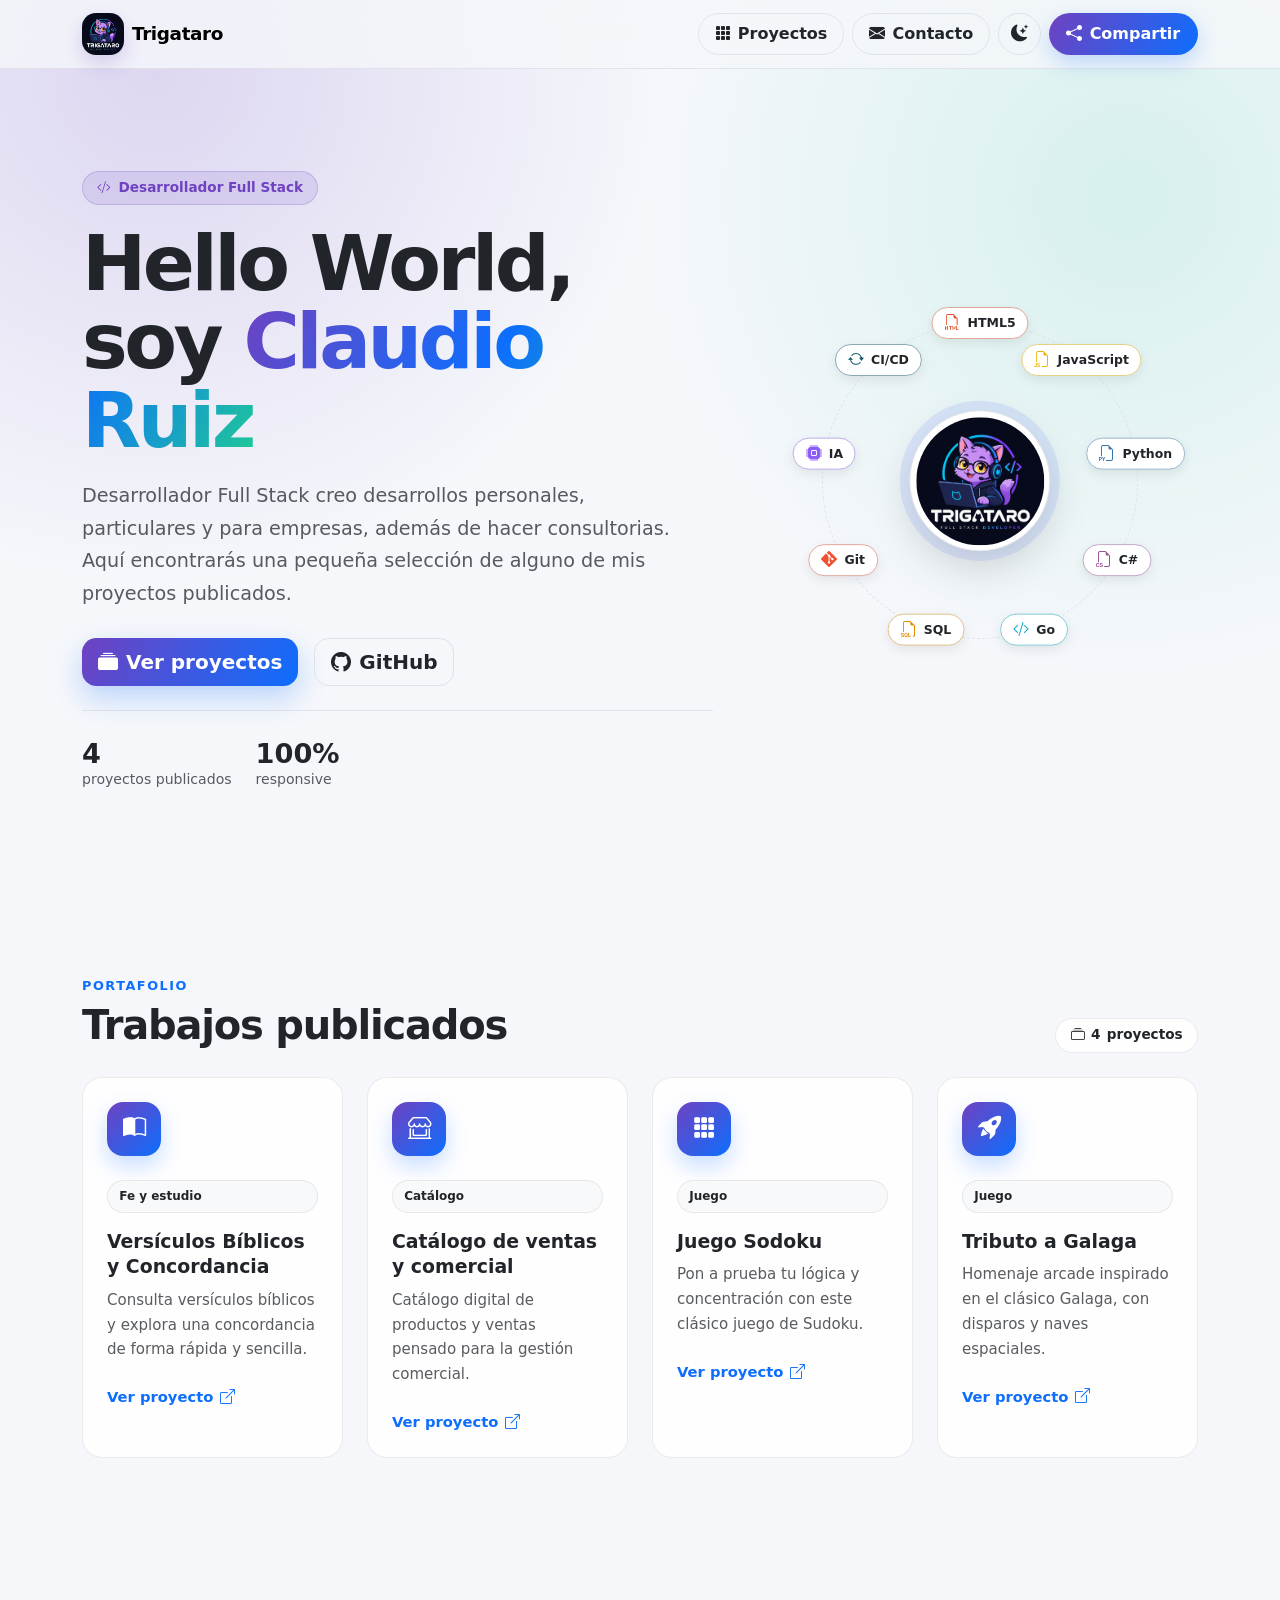
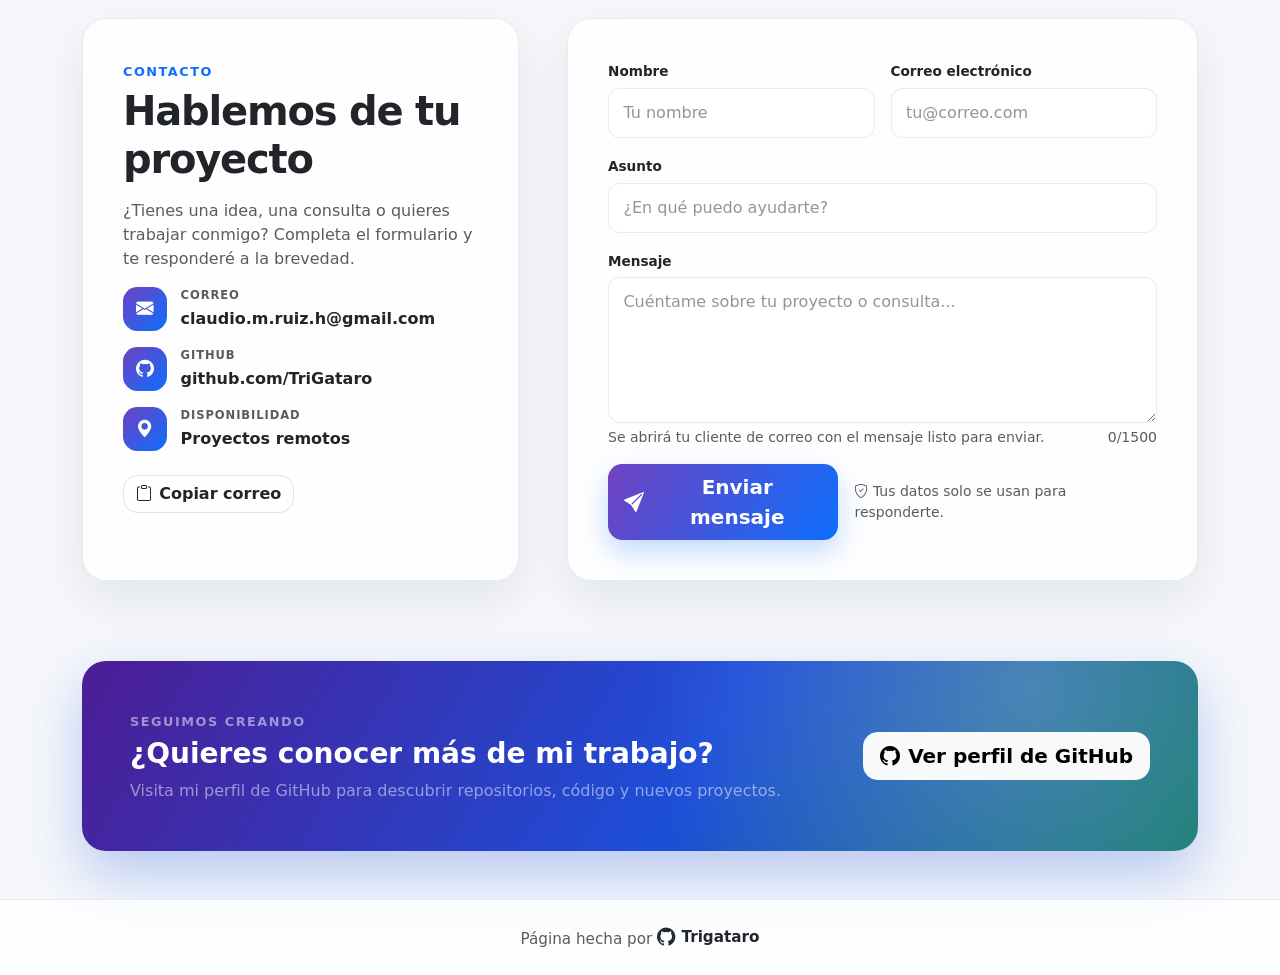
==== commit 83d0d8d0: "mejora de orbita de herramientas" ====
--- a/index.html
+++ b/index.html
@@ -1,347 +1,314 @@
 <!DOCTYPE html>
 <html lang="es" prefix="og: https://ogp.me/ns#" data-bs-theme="light">
 <head>
-    <meta charset="UTF-8">
-    <meta name="viewport" content="width=device-width, initial-scale=1">
-    <title>Claudio Ruiz | Desarrollador Full Stack | Trigataro </title>
-
-    <!-- Metadatos principales para buscadores -->
-    <meta name="description" content="Portafolio de Trigataro, desarrollador web. Explora sus proyectos publicados y visita su perfil de GitHub.">
-    <meta name="keywords" content="Claudio Ruiz,Trigataro, desarrollador Full Stack, portafolio web, proyectos web, HTML5, CSS3, JavaScript, Bootstrap, Python, C#, Go, SQL, Git, IA">
-    <meta name="author" content="Claudio Ruiz,Trigataro">
-    <meta name="robots" content="index, follow, max-image-preview:large">
-    <meta name="googlebot" content="index, follow">
-    <meta name="theme-color" content="#f5f7fb" id="themeColor">
-    <link rel="canonical" href="https://trigataro.github.io/PersonalProyects/">
-
-    <!-- Open Graph -->
-    <meta property="og:type" content="website">
-    <meta property="og:site_name" content="Trigataro">
-    <meta property="og:locale" content="es_ES">
-    <meta property="og:title" content="Claudio Ruiz | Desarrollador Full Stack | Trigataro">
-    <meta property="og:description" content="Explora los proyectos web publicados por Trigataro.">
-    <meta property="og:url" content="https://trigataro.github.io/PersonalProyects/">
-    <meta property="og:image" content="https://trigataro.github.io/PersonalProyects/img/logo.png">
-    <meta property="og:image:type" content="image/png">
-    <meta property="og:image:width" content="1254">
-    <meta property="og:image:height" content="1254">
-    <meta property="og:image:alt" content="Logo de Trigataro">
-
-    <!-- Tarjetas para redes sociales -->
-    <meta name="twitter:card" content="summary">
-    <meta name="twitter:title" content="TClaudio Ruiz | Desarrollador Full Stack | Trigataro">
-    <meta name="twitter:description" content="Explora los proyectos web publicados por Trigataro.">
-    <meta name="twitter:image" content="https://trigataro.github.io/PersonalProyects/img/logo.png">
-    <meta name="twitter:image:alt" content="Logo de Trigataro">
-
-    <link rel="icon" href="img/logo.png" type="image/png" sizes="1254x1254">
-    <link rel="apple-touch-icon" href="img/logo.png">
-
-    <!-- Bootstrap y Bootstrap Icons -->
-    <link href="https://cdn.jsdelivr.net/npm/bootstrap@5.3.8/dist/css/bootstrap.min.css" rel="stylesheet">
-    <link href="https://cdn.jsdelivr.net/npm/bootstrap-icons@1.13.2/font/bootstrap-icons.min.css" rel="stylesheet">
-
-    <!-- Estilos propios del proyecto -->
-    <link rel="stylesheet" href="style.css">
+  <meta charset="UTF-8">
+  <meta name="viewport" content="width=device-width, initial-scale=1">
+  <title>Claudio Ruiz | Desarrollador Full Stack | Trigataro </title>
+
+  <!-- Metadatos principales para buscadores -->
+  <meta name="description" content="Portafolio de Trigataro, desarrollador web. Explora sus proyectos publicados y visita su perfil de GitHub.">
+  <meta name="keywords" content="Claudio Ruiz,Trigataro, desarrollador Full Stack, portafolio web, proyectos web, HTML5, CSS3, JavaScript, Bootstrap, Python, C#, Go, SQL, Git, IA,CI/CD">
+  <meta name="author" content="Claudio Ruiz,Trigataro">
+  <meta name="robots" content="index, follow, max-image-preview:large">
+  <meta name="googlebot" content="index, follow">
+  <meta name="theme-color" content="#f5f7fb" id="themeColor">
+  <link rel="canonical" href="https://trigataro.github.io/PersonalProyects/">
+
+  <!-- Open Graph -->
+  <meta property="og:type" content="website">
+  <meta property="og:site_name" content="Trigataro">
+  <meta property="og:locale" content="es_ES">
+  <meta property="og:title" content="Claudio Ruiz | Desarrollador Full Stack | Trigataro">
+  <meta property="og:description" content="Explora los proyectos web publicados por Trigataro.">
+  <meta property="og:url" content="https://trigataro.github.io/PersonalProyects/">
+  <meta property="og:image" content="https://trigataro.github.io/PersonalProyects/img/logo.png">
+  <meta property="og:image:type" content="image/png">
+  <meta property="og:image:width" content="1254">
+  <meta property="og:image:height" content="1254">
+  <meta property="og:image:alt" content="Logo de Trigataro">
+
+  <!-- Tarjetas para redes sociales -->
+  <meta name="twitter:card" content="summary">
+  <meta name="twitter:title" content="Claudio Ruiz | Desarrollador Full Stack | Trigataro">
+  <meta name="twitter:description" content="Explora los proyectos publicados por Trigataro.">
+  <meta name="twitter:image" content="https://trigataro.github.io/PersonalProyects/img/logo.png">
+  <meta name="twitter:image:alt" content="Logo de Trigataro">
+
+  <link rel="icon" href="img/logo.png" type="image/png" sizes="1254x1254">
+  <link rel="apple-touch-icon" href="img/logo.png">
+
+  <!-- Bootstrap y Bootstrap Icons -->
+  <link href="https://cdn.jsdelivr.net/npm/bootstrap@5.3.8/dist/css/bootstrap.min.css" rel="stylesheet">
+  <link href="https://cdn.jsdelivr.net/npm/bootstrap-icons@1.13.2/font/bootstrap-icons.min.css" rel="stylesheet">
+
+  <!-- Estilos propios del proyecto -->
+  <link rel="stylesheet" href="style.css">
+  <!-- Estilos de la órbita de tecnologías -->
+  <link rel="stylesheet" href="orbit.css">
 </head>
 <body>
-    <a class="skip-link" href="#inicio">Saltar al contenido principal</a>
-
-    <!-- Barra de navegación fija con controles de tema y compartir -->
-    <header class="site-header sticky-top">
-        <nav class="navbar navbar-expand-lg" aria-label="Navegación principal">
-            <div class="container">
-                <a class="navbar-brand d-flex align-items-center gap-2" href="#inicio">
-                    <img src="img/logo.png" alt="Logo de Trigataro" class="brand-logo" width="42" height="42">
-                    <span class="brand-name">Trigataro</span>
-                </a>
-
-                <div class="d-flex align-items-center gap-2 ms-auto">
-                    <a class="btn btn-nav d-none d-lg-inline-flex" href="#proyectos">
-                        <i class="bi bi-grid-3x3-gap-fill" aria-hidden="true"></i>
-                        Proyectos
-                    </a>
-                    <a class="btn btn-nav d-none d-lg-inline-flex" href="#contacto">
-                        <i class="bi bi-envelope-fill" aria-hidden="true"></i>
-                        Contacto
-                    </a>
-
-                    <!-- Alterna entre tema claro y oscuro -->
-                    <button type="button" class="btn btn-nav btn-icon" id="themeToggle" aria-label="Cambiar tema de color" title="Cambiar tema de color">
-                        <i class="bi bi-moon-stars-fill" aria-hidden="true"></i>
-                    </button>
-
-                    <!-- Comparte la página con Web Share API o copia el enlace -->
-                    <button type="button" class="btn btn-share" id="shareButton" aria-label="Compartir esta página" title="Compartir esta página">
-                        <i class="bi bi-share-fill" aria-hidden="true"></i>
-                        <span class="d-none d-sm-inline">Compartir</span>
-                    </button>
-                </div>
+  <a class="skip-link" href="#inicio">Saltar al contenido principal</a>
+
+  <!-- Barra de navegación fija con controles de tema y compartir -->
+  <header class="site-header sticky-top">
+    <nav class="navbar navbar-expand-lg" aria-label="Navegación principal">
+      <div class="container">
+        <a class="navbar-brand d-flex align-items-center gap-2" href="#inicio">
+          <img src="img/logo.png" alt="Logo de Trigataro" class="brand-logo" width="42" height="42">
+          <span class="brand-name">Trigataro</span>
+        </a>
+
+        <div class="d-flex align-items-center gap-2 ms-auto">
+          <a class="btn btn-nav d-none d-lg-inline-flex" href="#proyectos">
+            <i class="bi bi-grid-3x3-gap-fill" aria-hidden="true"></i>
+            Proyectos
+          </a>
+          <a class="btn btn-nav d-none d-lg-inline-flex" href="#contacto">
+            <i class="bi bi-envelope-fill" aria-hidden="true"></i>
+            Contacto
+          </a>
+
+          <!-- Alterna entre tema claro y oscuro -->
+          <button type="button" class="btn btn-nav btn-icon" id="themeToggle" aria-label="Cambiar tema de color" title="Cambiar tema de color">
+            <i class="bi bi-moon-stars-fill" aria-hidden="true"></i>
+          </button>
+
+          <!-- Comparte la página con Web Share API o copia el enlace -->
+          <button type="button" class="btn btn-share" id="shareButton" aria-label="Compartir esta página" title="Compartir esta página">
+            <i class="bi bi-share-fill" aria-hidden="true"></i>
+            <span class="d-none d-sm-inline">Compartir</span>
+          </button>
+        </div>
+      </div>
+    </nav>
+  </header>
+
+  <main>
+    <!-- Presentación principal -->
+    <section class="hero" id="inicio">
+      <div class="container">
+        <div class="row align-items-center g-5">
+          <div class="col-12 col-lg-7">
+            <span class="badge hero-badge">
+              <i class="bi bi-code-slash" aria-hidden="true"></i>
+              Desarrollador Full Stack
+            </span>
+
+            <h1 class="hero-title">
+              Hello World, soy <span class="text-gradient">Claudio Ruiz</span>
+            </h1>
+
+            <p class="hero-lead">
+              Desarrollador Full Stack creo desarrollos personales, particulares y para empresas, además de hacer consultorias.
+              Aquí encontrarás una pequeña selección de alguno de mis proyectos publicados.
+            </p>
+
+            <div class="d-flex flex-wrap gap-3">
+              <a href="#proyectos" class="btn btn-brand btn-lg">
+                <i class="bi bi-collection-fill" aria-hidden="true"></i>
+                Ver proyectos
+              </a>
+              <a href="https://github.com/TriGataro" target="_blank" rel="noopener noreferrer" class="btn btn-outline-brand btn-lg">
+                <i class="bi bi-github" aria-hidden="true"></i>
+                GitHub
+              </a>
             </div>
-        </nav>
-    </header>
-
-    <main>
-        <!-- Presentación principal -->
-        <section class="hero" id="inicio">
-            <div class="container">
-                <div class="row align-items-center g-5">
-                    <div class="col-12 col-lg-7">
-                        <span class="badge hero-badge">
-                            <i class="bi bi-code-slash" aria-hidden="true"></i>
-                            Desarrollador Full Stack 
-                        </span>
-
-                        <h1 class="hero-title">
-                            Hello World, soy <span class="text-gradient">Claudio Ruiz</span>
-                        </h1>
-
-                        <p class="hero-lead">
-                            Desarrollador Full Stack creo desarrollos personales, particulares y para empresas, además de hacer consultorias.
-                            Aquí encontrarás una pequeña selección de alguno de mis proyectos publicados.
-                        </p>
-
-                        <div class="d-flex flex-wrap gap-3">
-                            <a href="#proyectos" class="btn btn-brand btn-lg">
-                                <i class="bi bi-collection-fill" aria-hidden="true"></i>
-                                Ver proyectos
-                            </a>
-                            <a href="https://github.com/TriGataro" target="_blank" rel="noopener noreferrer" class="btn btn-outline-brand btn-lg">
-                                <i class="bi bi-github" aria-hidden="true"></i>
-                                GitHub
-                            </a>
-                        </div>
-
-                        <div class="hero-stats d-flex flex-wrap gap-4 mt-4">
-                            <div class="hero-stat">
-                                <strong id="heroProjectCount">0</strong>
-                                <span>proyectos publicados</span>
-                            </div>
-                            <div class="hero-stat">
-                                <strong>100%</strong>
-                                <span>responsive</span>
-                            </div>
-                        </div>
-                    </div>
-
-                    <div class="col-12 col-lg-5">
-                        <div class="hero-visual text-center">
-                            <div class="hero-tech-orbit" role="group" aria-label="Lenguajes de programación e inteligencia artificial">
-                                <div class="hero-avatar-wrap">
-                                    <img src="img/logo.png" alt="Logo de Trigataro" class="hero-avatar" width="160" height="160">
-                                </div>
-
-                                <!-- Lenguajes ubicados alrededor del logo -->
-                                <span class="tech-chip tech-chip-html orbit-chip orbit-html">
-                                    <i class="bi bi-filetype-html" aria-hidden="true"></i>
-                                    HTML5
-                                </span>
-                                <span class="tech-chip tech-chip-csharp orbit-chip orbit-csharp">
-                                    <i class="bi bi-filetype-cs" aria-hidden="true"></i>
-                                    C#
-                                </span>
-                                <span class="tech-chip tech-chip-git orbit-chip orbit-git">
-                                    <i class="bi bi-git" aria-hidden="true"></i>
-                                    Git
-                                </span>
-                                <span class="tech-chip tech-chip-python orbit-chip orbit-python">
-                                    <i class="bi bi-filetype-py" aria-hidden="true"></i>
-                                    Python
-                                </span>
-                                <span class="tech-chip tech-chip-js orbit-chip orbit-js">
-                                    <i class="bi bi-filetype-js" aria-hidden="true"></i>
-                                    JavaScript
-                                </span>
-                                <span class="tech-chip tech-chip-go orbit-chip orbit-go">
-                                    <i class="bi bi-code-slash" aria-hidden="true"></i>
-                                    Go
-                                </span>
-                                <span class="tech-chip tech-chip-sql orbit-chip orbit-sql">
-                                    <i class="bi bi-filetype-sql" aria-hidden="true"></i>
-                                    SQL
-                                </span>
-                                <span class="tech-chip tech-chip-ai orbit-chip orbit-ai">
-                                    <i class="bi bi-cpu-fill" aria-hidden="true"></i>
-                                    IA
-                                </span>
-                            </div>
-                        </div>
-                    </div>
-                </div>
+
+            <div class="hero-stats d-flex flex-wrap gap-4 mt-4">
+              <div class="hero-stat">
+                <strong id="heroProjectCount">0</strong>
+                <span>proyectos publicados</span>
+              </div>
+              <div class="hero-stat">
+                <strong>100%</strong>
+                <span>responsive</span>
+              </div>
             </div>
-        </section>
-
-        <!-- Listado de proyectos generado desde data.js -->
-        <section class="projects-section" id="proyectos">
-            <div class="container">
-                <div class="d-flex flex-column flex-md-row align-items-md-end justify-content-between gap-3 mb-4">
-                    <div>
-                        <span class="section-eyebrow">Portafolio</span>
-                        <h2 class="section-title mb-1">Trabajos publicados</h2>
-                    </div>
-
-                    <span class="badge project-total">
-                        <i class="bi bi-collection" aria-hidden="true"></i>
-                        <span id="projectCount">0</span> proyectos
-                    </span>
-                </div>
-
-                <div id="projectGrid" class="row g-4"></div>
-
-                <div id="emptyState" class="empty-state text-center d-none">
-                    <i class="bi bi-inbox" aria-hidden="true"></i>
-                    <p class="mb-0">No hay proyectos visibles por el momento.</p>
-                </div>
+          </div>
+
+          <div class="col-12 col-lg-5">
+            <!-- Órbita de tecnologías: los <li> los genera orbit.js desde su lista TECHS -->
+            <div class="orbit" data-orbit role="group" aria-label="Lenguajes de programación e inteligencia artificial">
+              <div class="orbit__core">
+                <img src="img/logo.png" alt="Logo de Trigataro" width="160" height="160">
+              </div>
+              <ul class="orbit__ring"></ul>
             </div>
-        </section>
-
-        <!-- Sección de contacto -->
-        <section class="contact-section" id="contacto">
-            <div class="container">
-                <div class="row g-4 g-lg-5">
-                    <div class="col-12 col-lg-5">
-                        <div class="contact-info">
-                            <span class="section-eyebrow">Contacto</span>
-                            <h2 class="section-title mb-3">Hablemos de tu proyecto</h2>
-                            <p class="text-body-secondary">
-                                ¿Tienes una idea, una consulta o quieres trabajar conmigo?
-                                Completa el formulario y te responderé a la brevedad.
-                            </p>
-
-                            <ul class="contact-list list-unstyled">
-                                <li>
-                                    <span class="contact-icon" aria-hidden="true">
-                                        <i class="bi bi-envelope-fill"></i>
-                                    </span>
-                                    <div>
-                                        <span class="contact-label">Correo</span>
-                                        <a class="contact-value" href="mailto:claudio.m.ruiz.h@gmail.com">claudio.m.ruiz.h@gmail.com</a>
-                                    </div>
-                                </li>
-                                <li>
-                                    <span class="contact-icon" aria-hidden="true">
-                                        <i class="bi bi-github"></i>
-                                    </span>
-                                    <div>
-                                        <span class="contact-label">GitHub</span>
-                                        <a class="contact-value" href="https://github.com/TriGataro" target="_blank" rel="noopener noreferrer">github.com/TriGataro</a>
-                                    </div>
-                                </li>
-                                <li>
-                                    <span class="contact-icon" aria-hidden="true">
-                                        <i class="bi bi-geo-alt-fill"></i>
-                                    </span>
-                                    <div>
-                                        <span class="contact-label">Disponibilidad</span>
-                                        <span class="contact-value">Proyectos remotos</span>
-                                    </div>
-                                </li>
-                            </ul>
-
-                            <button type="button" class="btn btn-outline-brand" id="copyEmailButton">
-                                <i class="bi bi-clipboard" aria-hidden="true"></i>
-                                Copiar correo
-                            </button>
-                        </div>
-                    </div>
-
-                    <div class="col-12 col-lg-7">
-                        <form class="contact-form" id="contactForm" novalidate>
-                            <div class="row g-3">
-                                <div class="col-12 col-md-6">
-                                    <label for="contactName" class="form-label">Nombre</label>
-                                    <input type="text" class="form-control" id="contactName" name="name" placeholder="Tu nombre" autocomplete="name" required minlength="2">
-                                    <div class="invalid-feedback">Ingresa tu nombre (mínimo 2 caracteres).</div>
-                                </div>
-
-                                <div class="col-12 col-md-6">
-                                    <label for="contactEmail" class="form-label">Correo electrónico</label>
-                                    <input type="email" class="form-control" id="contactEmail" name="email" placeholder="tu@correo.com" autocomplete="email" required>
-                                    <div class="invalid-feedback">Ingresa un correo electrónico válido.</div>
-                                </div>
-
-                                <div class="col-12">
-                                    <label for="contactSubject" class="form-label">Asunto</label>
-                                    <input type="text" class="form-control" id="contactSubject" name="subject" placeholder="¿En qué puedo ayudarte?" required minlength="3">
-                                    <div class="invalid-feedback">Escribe un asunto (mínimo 3 caracteres).</div>
-                                </div>
-
-                                <div class="col-12">
-                                    <label for="contactMessage" class="form-label">Mensaje</label>
-                                    <textarea class="form-control" id="contactMessage" name="message" rows="5" placeholder="Cuéntame sobre tu proyecto o consulta..." required minlength="10" maxlength="1500" aria-describedby="messageHelp messageCount"></textarea>
-                                    <div class="invalid-feedback">Escribe un mensaje (mínimo 10 caracteres).</div>
-                                    <div class="d-flex flex-column flex-sm-row justify-content-between gap-1 mt-1">
-                                        <small class="text-body-secondary" id="messageHelp">
-                                            Se abrirá tu cliente de correo con el mensaje listo para enviar.
-                                        </small>
-                                        <small class="text-body-secondary">
-                                            <span id="messageCount">0</span>/1500
-                                        </small>
-                                    </div>
-                                </div>
-
-                                <div class="col-12 d-flex flex-column flex-sm-row align-items-sm-center gap-3">
-                                    <button type="submit" class="btn btn-brand btn-lg">
-                                        <i class="bi bi-send-fill" aria-hidden="true"></i>
-                                        Enviar mensaje
-                                    </button>
-                                    <span class="small text-body-secondary">
-                                        <i class="bi bi-shield-check" aria-hidden="true"></i>
-                                        Tus datos solo se usan para responderte.
-                                    </span>
-                                </div>
-                            </div>
-                        </form>
-                    </div>
-                </div>
+          </div>
+        </div>
+      </div>
+    </section>
+
+    <!-- Listado de proyectos generado desde data.js -->
+    <section class="projects-section" id="proyectos">
+      <div class="container">
+        <div class="d-flex flex-column flex-md-row align-items-md-end justify-content-between gap-3 mb-4">
+          <div>
+            <span class="section-eyebrow">Portafolio</span>
+            <h2 class="section-title mb-1">Trabajos publicados</h2>
+          </div>
+          <span class="badge project-total">
+            <i class="bi bi-collection" aria-hidden="true"></i>
+            <span id="projectCount">0</span> proyectos
+          </span>
+        </div>
+
+        <div id="projectGrid" class="row g-4"></div>
+
+        <div id="emptyState" class="empty-state text-center d-none">
+          <i class="bi bi-inbox" aria-hidden="true"></i>
+          <p class="mb-0">No hay proyectos visibles por el momento.</p>
+        </div>
+      </div>
+    </section>
+
+    <!-- Sección de contacto -->
+    <section class="contact-section" id="contacto">
+      <div class="container">
+        <div class="row g-4 g-lg-5">
+          <div class="col-12 col-lg-5">
+            <div class="contact-info">
+              <span class="section-eyebrow">Contacto</span>
+              <h2 class="section-title mb-3">Hablemos de tu proyecto</h2>
+              <p class="text-body-secondary">
+                ¿Tienes una idea, una consulta o quieres trabajar conmigo?
+                Completa el formulario y te responderé a la brevedad.
+              </p>
+
+              <ul class="contact-list list-unstyled">
+                <li>
+                  <span class="contact-icon" aria-hidden="true">
+                    <i class="bi bi-envelope-fill"></i>
+                  </span>
+                  <div>
+                    <span class="contact-label">Correo</span>
+                    <a class="contact-value" href="mailto:claudio.m.ruiz.h@gmail.com">claudio.m.ruiz.h@gmail.com</a>
+                  </div>
+                </li>
+                <li>
+                  <span class="contact-icon" aria-hidden="true">
+                    <i class="bi bi-github"></i>
+                  </span>
+                  <div>
+                    <span class="contact-label">GitHub</span>
+                    <a class="contact-value" href="https://github.com/TriGataro" target="_blank" rel="noopener noreferrer">github.com/TriGataro</a>
+                  </div>
+                </li>
+                <li>
+                  <span class="contact-icon" aria-hidden="true">
+                    <i class="bi bi-geo-alt-fill"></i>
+                  </span>
+                  <div>
+                    <span class="contact-label">Disponibilidad</span>
+                    <span class="contact-value">Proyectos remotos</span>
+                  </div>
+                </li>
+              </ul>
+
+              <button type="button" class="btn btn-outline-brand" id="copyEmailButton">
+                <i class="bi bi-clipboard" aria-hidden="true"></i>
+                Copiar correo
+              </button>
             </div>
-        </section>
-
-        <!-- Llamado a visitar el perfil de GitHub -->
-        <section class="container pb-5">
-            <div class="cta-panel">
-                <div>
-                    <span class="section-eyebrow text-white-50">Seguimos creando</span>
-                    <h2 class="h3 fw-bold mb-2">¿Quieres conocer más de mi trabajo?</h2>
-                    <p class="mb-0 text-white-50">
-                        Visita mi perfil de GitHub para descubrir repositorios, código y nuevos proyectos.
-                    </p>
-                </div>
-
-                <a href="https://github.com/TriGataro" target="_blank" rel="noopener noreferrer" class="btn btn-light btn-lg cta-button">
-                    <i class="bi bi-github" aria-hidden="true"></i>
-                    Ver perfil de GitHub
-                </a>
-            </div>
-        </section>
-    </main>
-
-    <!-- Pie de página con el enlace al perfil de GitHub -->
-    <footer class="site-footer">
-        <div class="container">
-            <p class="footer-text mb-0">
-                Página hecha por
-                <a class="footer-author" href="https://github.com/TriGataro" target="_blank" rel="noopener noreferrer">
-                    <i class="bi bi-github" aria-hidden="true"></i>
-                    <span>Trigataro</span>
-                </a>
-            </p>
-        </div>
-    </footer>
-
-    <!-- Mensajes de confirmación para compartir -->
-    <div class="toast-container position-fixed bottom-0 end-0 p-3">
-        <div id="shareToast" class="toast" role="status" aria-live="polite" aria-atomic="true">
-            <div class="d-flex">
-                <div class="toast-body" id="shareToastMessage">Enlace copiado al portapapeles.</div>
-                <button type="button" class="btn-close me-2 m-auto" data-bs-dismiss="toast" aria-label="Cerrar mensaje"></button>
-            </div>
-        </div>
+          </div>
+
+          <div class="col-12 col-lg-7">
+            <form class="contact-form" id="contactForm" novalidate>
+              <div class="row g-3">
+                <div class="col-12 col-md-6">
+                  <label for="contactName" class="form-label">Nombre</label>
+                  <input type="text" class="form-control" id="contactName" name="name" placeholder="Tu nombre" autocomplete="name" required minlength="2">
+                  <div class="invalid-feedback">Ingresa tu nombre (mínimo 2 caracteres).</div>
+                </div>
+
+                <div class="col-12 col-md-6">
+                  <label for="contactEmail" class="form-label">Correo electrónico</label>
+                  <input type="email" class="form-control" id="contactEmail" name="email" placeholder="tu@correo.com" autocomplete="email" required>
+                  <div class="invalid-feedback">Ingresa un correo electrónico válido.</div>
+                </div>
+
+                <div class="col-12">
+                  <label for="contactSubject" class="form-label">Asunto</label>
+                  <input type="text" class="form-control" id="contactSubject" name="subject" placeholder="¿En qué puedo ayudarte?" required minlength="3">
+                  <div class="invalid-feedback">Escribe un asunto (mínimo 3 caracteres).</div>
+                </div>
+
+                <div class="col-12">
+                  <label for="contactMessage" class="form-label">Mensaje</label>
+                  <textarea class="form-control" id="contactMessage" name="message" rows="5" placeholder="Cuéntame sobre tu proyecto o consulta..." required minlength="10" maxlength="1500" aria-describedby="messageHelp messageCount"></textarea>
+                  <div class="invalid-feedback">Escribe un mensaje (mínimo 10 caracteres).</div>
+                  <div class="d-flex flex-column flex-sm-row justify-content-between gap-1 mt-1">
+                    <small class="text-body-secondary" id="messageHelp">
+                      Se abrirá tu cliente de correo con el mensaje listo para enviar.
+                    </small>
+                    <small class="text-body-secondary">
+                      <span id="messageCount">0</span>/1500
+                    </small>
+                  </div>
+                </div>
+
+                <div class="col-12 d-flex flex-column flex-sm-row align-items-sm-center gap-3">
+                  <button type="submit" class="btn btn-brand btn-lg">
+                    <i class="bi bi-send-fill" aria-hidden="true"></i>
+                    Enviar mensaje
+                  </button>
+                  <span class="small text-body-secondary">
+                    <i class="bi bi-shield-check" aria-hidden="true"></i>
+                    Tus datos solo se usan para responderte.
+                  </span>
+                </div>
+              </div>
+            </form>
+          </div>
+        </div>
+      </div>
+    </section>
+
+    <!-- Llamado a visitar el perfil de GitHub -->
+    <section class="container pb-5">
+      <div class="cta-panel">
+        <div>
+          <span class="section-eyebrow text-white-50">Seguimos creando</span>
+          <h2 class="h3 fw-bold mb-2">¿Quieres conocer más de mi trabajo?</h2>
+          <p class="mb-0 text-white-50">
+            Visita mi perfil de GitHub para descubrir repositorios, código y nuevos proyectos.
+          </p>
+        </div>
+        <a href="https://github.com/TriGataro" target="_blank" rel="noopener noreferrer" class="btn btn-light btn-lg cta-button">
+          <i class="bi bi-github" aria-hidden="true"></i>
+          Ver perfil de GitHub
+        </a>
+      </div>
+    </section>
+  </main>
+
+  <!-- Pie de página con el enlace al perfil de GitHub -->
+  <footer class="site-footer">
+    <div class="container">
+      <p class="footer-text mb-0">
+        Página hecha por
+        <a class="footer-author" href="https://github.com/TriGataro" target="_blank" rel="noopener noreferrer">
+          <i class="bi bi-github" aria-hidden="true"></i>
+          <span>Trigataro</span>
+        </a>
+      </p>
     </div>
-
-    <!-- Librerías y scripts del proyecto -->
-    <script src="https://cdn.jsdelivr.net/npm/bootstrap@5.3.8/dist/js/bootstrap.bundle.min.js"></script>
-    <script src="data.js"></script>
-    <script src="index.js"></script>
+  </footer>
+
+  <!-- Mensajes de confirmación para compartir -->
+  <div class="toast-container position-fixed bottom-0 end-0 p-3">
+    <div id="shareToast" class="toast" role="status" aria-live="polite" aria-atomic="true">
+      <div class="d-flex">
+        <div class="toast-body" id="shareToastMessage">Enlace copiado al portapapeles.</div>
+        <button type="button" class="btn-close me-2 m-auto" data-bs-dismiss="toast" aria-label="Cerrar mensaje"></button>
+      </div>
+    </div>
+  </div>
+
+  <!-- Librerías y scripts del proyecto -->
+  <script src="https://cdn.jsdelivr.net/npm/bootstrap@5.3.8/dist/js/bootstrap.bundle.min.js"></script>
+  <script src="orbit.js"></script>
+  <script src="data.js"></script>
+  <script src="index.js"></script>
 </body>
 </html>
--- a/style.css
+++ b/style.css
@@ -366,6 +366,12 @@
     transform: translateX(-50%);
 }
 
+.orbit-cicd {
+    top: 50%;
+    right: -1.5rem;
+    transform: translateY(-50%);
+}
+
 .tech-chip {
     display: inline-flex;
     align-items: center;
@@ -418,6 +424,10 @@
     color: #8b5cf6;
 }
 
+.tech-chip-cicd i {
+    color: #0d6efd;
+}
+
 [data-bs-theme="dark"] .tech-chip-python i {
     color: #4b8bbe;
 }
@@ -432,6 +442,10 @@
 
 [data-bs-theme="dark"] .tech-chip-sql i {
     color: #5bc0de;
+}
+
+[data-bs-theme="dark"] .tech-chip-cicd i {
+    color: #38bdf8;
 }
 
 @keyframes float {
--- a/orbit.css
+++ b/orbit.css
@@ -0,0 +1,162 @@
+/* ==========================================================================
+   ORBIT · Tecnologías orbitando alrededor del logo
+   --------------------------------------------------------------------------
+   Todo se calcula con variables CSS:
+   - Cada ítem recibe --i (su posición) desde orbit.js; el ángulo sale de
+     --i y --count, así que agregar o quitar tecnologías no requiere tocar
+     este archivo.
+   - Usa las variables de Bootstrap (--bs-body-bg, --bs-border-color, etc.),
+     por lo que el tema claro/oscuro funciona sin código extra.
+   ========================================================================== */
+
+/* ---------- 1. Contenedor y variables ajustables ---------- */
+.orbit {
+  --orbit-size: min(100%, 26rem);   /* tamaño máximo del conjunto        */
+  --orbit-radius: 38cqw;            /* radio de la órbita                 */
+  --orbit-duration: 48s;            /* tiempo de una vuelta completa      */
+  --orbit-accent: #4f6bff;          /* color del halo del logo            */
+
+  position: relative;
+  width: var(--orbit-size);
+  aspect-ratio: 1;
+  margin-inline: auto;
+  container-type: inline-size;      /* habilita unidades cqw y @container */
+}
+
+/* ---------- 2. Logo central ---------- */
+.orbit__core {
+  position: absolute;
+  top: 50%;
+  left: 50%;
+  translate: -50% -50%;
+  z-index: 1;
+  display: grid;
+  place-items: center;
+  width: 34cqw;
+  aspect-ratio: 1;
+  padding: 0.35rem;
+  border: 1px solid var(--bs-border-color);
+  border-radius: 50%;
+  background: var(--bs-body-bg);
+  box-shadow:
+    0 0 0 0.6rem color-mix(in srgb, var(--orbit-accent) 12%, transparent),
+    0 1rem 2.5rem rgb(0 0 0 / 0.15);
+}
+
+.orbit__core img {
+  width: 100%;
+  height: 100%;
+  border-radius: 50%;
+  object-fit: cover;
+}
+
+/* ---------- 3. Anillo giratorio ---------- */
+.orbit__ring {
+  position: absolute;
+  inset: 0;
+  margin: 0;
+  padding: 0;
+  list-style: none;
+  animation: orbit-spin var(--orbit-duration) linear infinite;
+}
+
+/* Trazo guía de la órbita */
+.orbit__ring::before {
+  content: "";
+  position: absolute;
+  inset: calc(50% - var(--orbit-radius));
+  border: 1px dashed var(--bs-border-color);
+  border-radius: 50%;
+}
+
+/* ---------- 4. Ítem: punto de anclaje en la órbita ----------
+   Mide 0×0: solo fija la posición. Gira hacia su ángulo, avanza el radio
+   y vuelve a girar en sentido contrario para quedar derecho. */
+.orbit__item {
+  --orbit-angle: calc(360deg * var(--i) / var(--count) - 90deg); /* el primero queda arriba */
+
+  position: absolute;
+  top: 50%;
+  left: 50%;
+  width: 0;
+  height: 0;
+  transform:
+    rotate(var(--orbit-angle))
+    translateX(var(--orbit-radius))
+    rotate(calc(var(--orbit-angle) * -1));
+  animation: orbit-in 0.5s ease-out both;
+  animation-delay: calc(var(--i) * 80ms);
+}
+
+/* ---------- 5. Chip: contrarresta el giro del anillo ---------- */
+.orbit__chip {
+  --chip-color: var(--bs-secondary-color);
+
+  position: absolute;
+  top: 0;
+  left: 0;
+  translate: -50% -50%;
+  display: inline-flex;
+  align-items: center;
+  gap: 0.45rem;
+  padding: 0.4rem 0.75rem;
+  border: 1px solid color-mix(in srgb, var(--chip-color) 40%, var(--bs-border-color));
+  border-radius: 999px;
+  background: var(--bs-body-bg);
+  color: var(--bs-body-color);
+  font-size: 0.78rem;
+  font-weight: 600;
+  line-height: 1;
+  white-space: nowrap;
+  box-shadow: 0 0.25rem 0.75rem rgb(0 0 0 / 0.08);
+  /* mismo tiempo que el anillo, en sentido contrario = chip siempre derecho */
+  animation: orbit-spin var(--orbit-duration) linear infinite reverse;
+  transition: scale 0.2s ease, box-shadow 0.2s ease;
+}
+
+.orbit__icon {
+  color: var(--chip-color);
+  font-size: 1rem;
+}
+
+.orbit__chip:hover,
+.orbit__chip:focus-visible {
+  scale: 1.12;
+  box-shadow: 0 0 0 3px color-mix(in srgb, var(--chip-color) 28%, transparent);
+  outline: none;
+}
+
+/* ---------- 6. Pausas (hover, foco por teclado o fuera de pantalla) ---------- */
+.orbit:is(:hover, :focus-within, .is-offscreen) :is(.orbit__ring, .orbit__chip) {
+  animation-play-state: paused;
+}
+
+/* ---------- 7. Pantallas angostas: solo íconos ---------- */
+@container (max-width: 21rem) {
+  .orbit__label {
+    display: none;
+  }
+
+  .orbit__chip {
+    padding: 0.55rem;
+  }
+}
+
+/* ---------- 8. Animaciones ---------- */
+@keyframes orbit-spin {
+  to { rotate: 360deg; }
+}
+
+@keyframes orbit-in {
+  from { opacity: 0; scale: 0.6; }
+  to   { opacity: 1; scale: 1; }
+}
+
+/* ---------- 9. Accesibilidad: sin movimiento si el usuario lo pide ---------- */
+@media (prefers-reduced-motion: reduce) {
+  .orbit__ring,
+  .orbit__chip,
+  .orbit__item {
+    animation: none;
+  }
+}
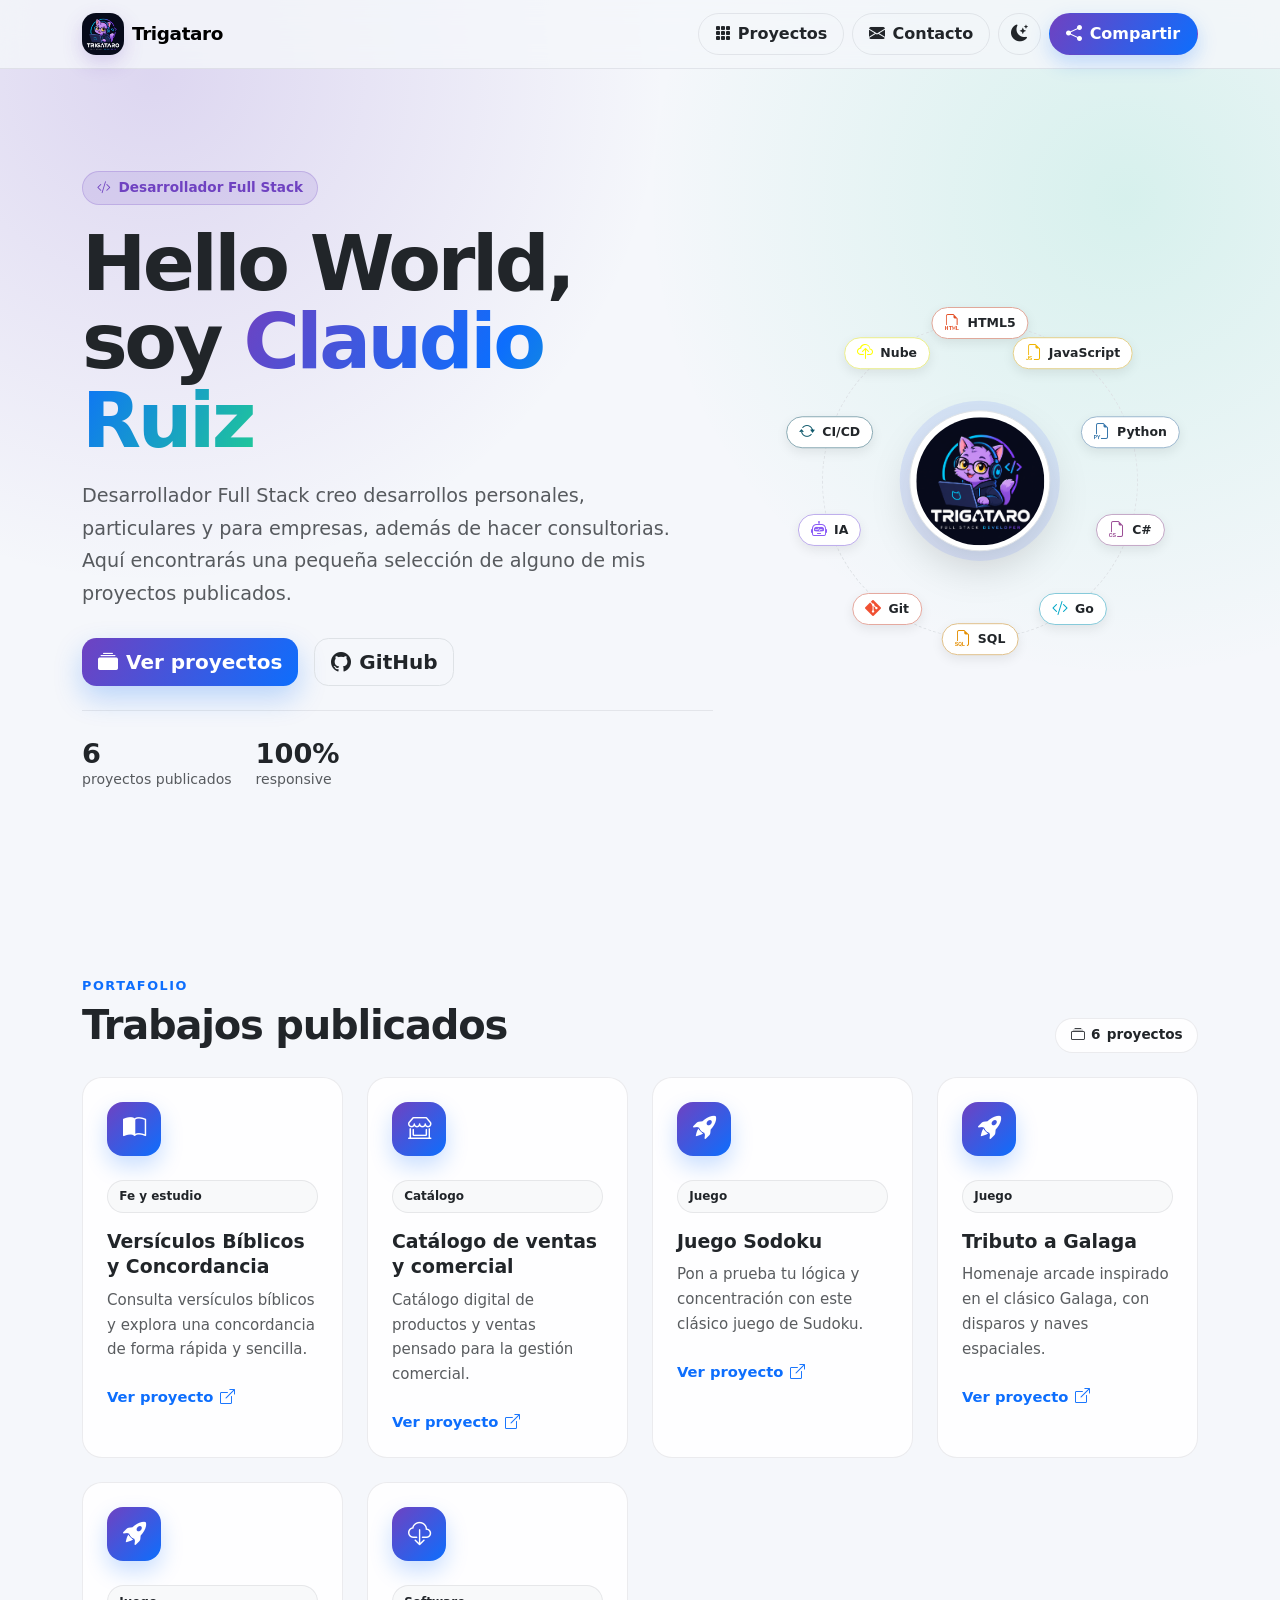
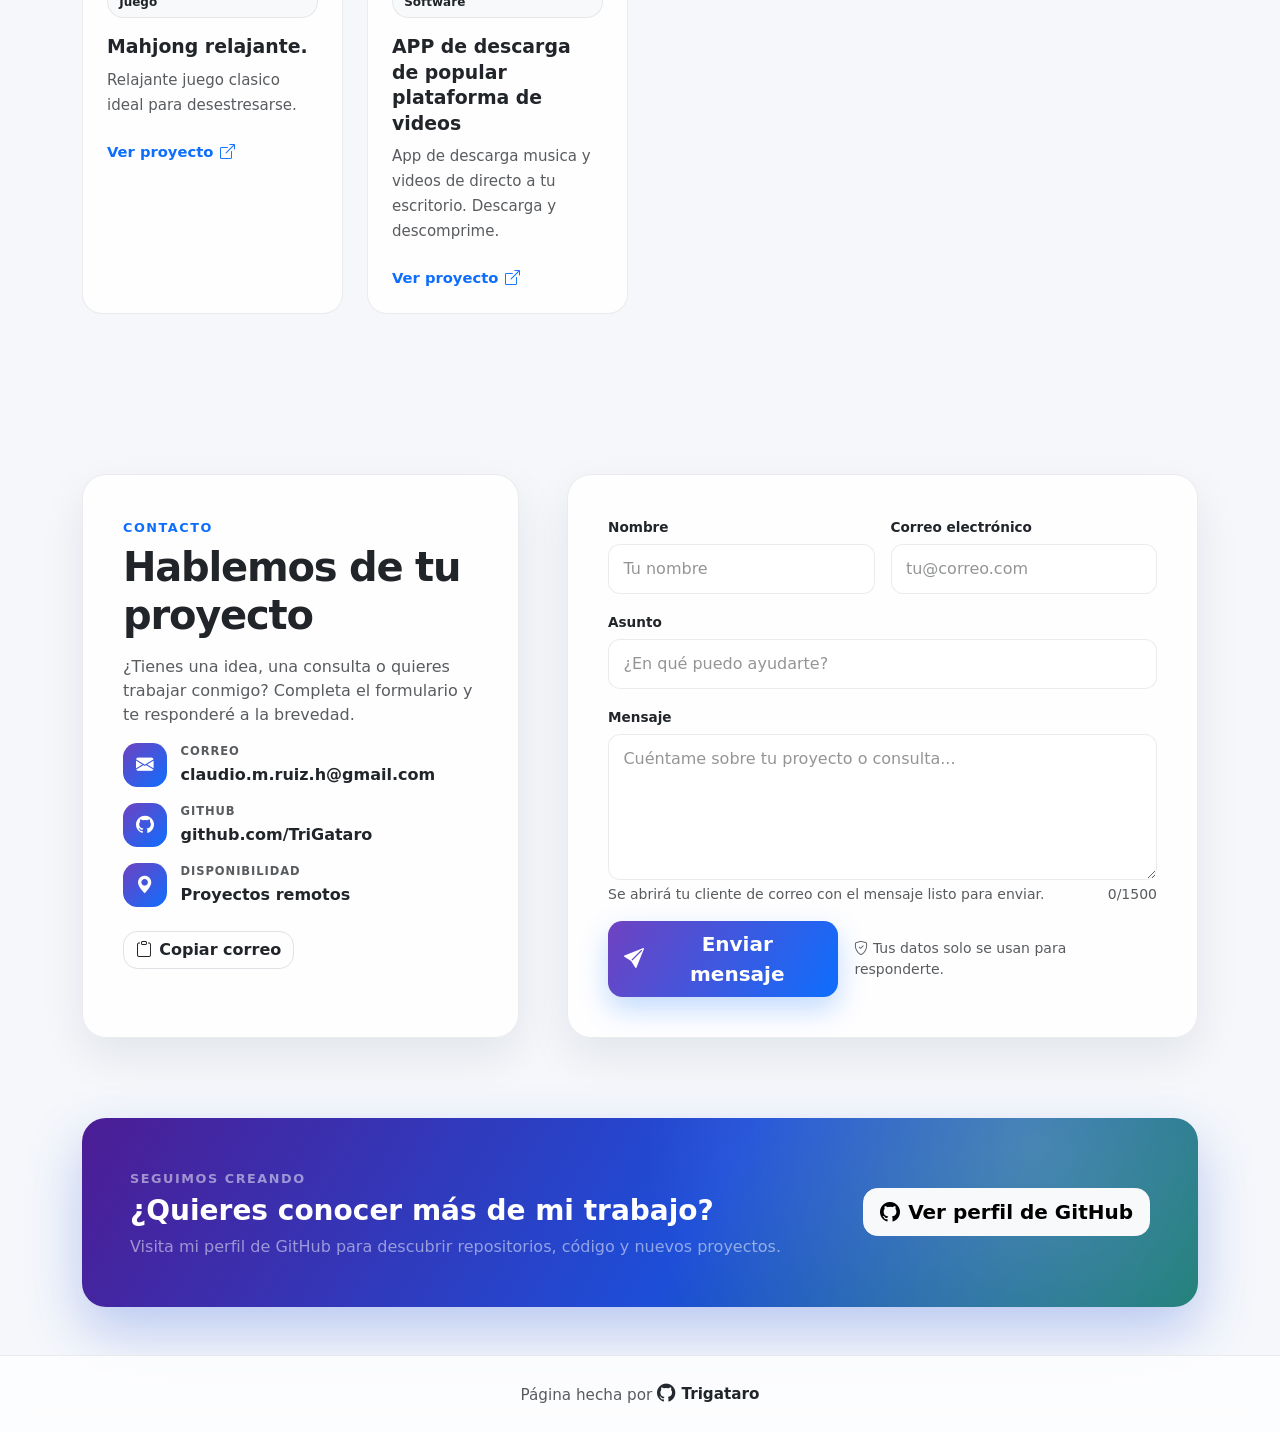
==== commit 9b9d0842: "factorización" ====
--- a/index.html
+++ b/index.html
@@ -307,8 +307,7 @@
 
   <!-- Librerías y scripts del proyecto -->
   <script src="https://cdn.jsdelivr.net/npm/bootstrap@5.3.8/dist/js/bootstrap.bundle.min.js"></script>
-  <script src="orbit.js"></script>
-  <script src="data.js"></script>
-  <script src="index.js"></script>
+  <script src="js/orbit.js"></script>
+  <script type="module" src="js/index.js"></script>
 </body>
 </html>
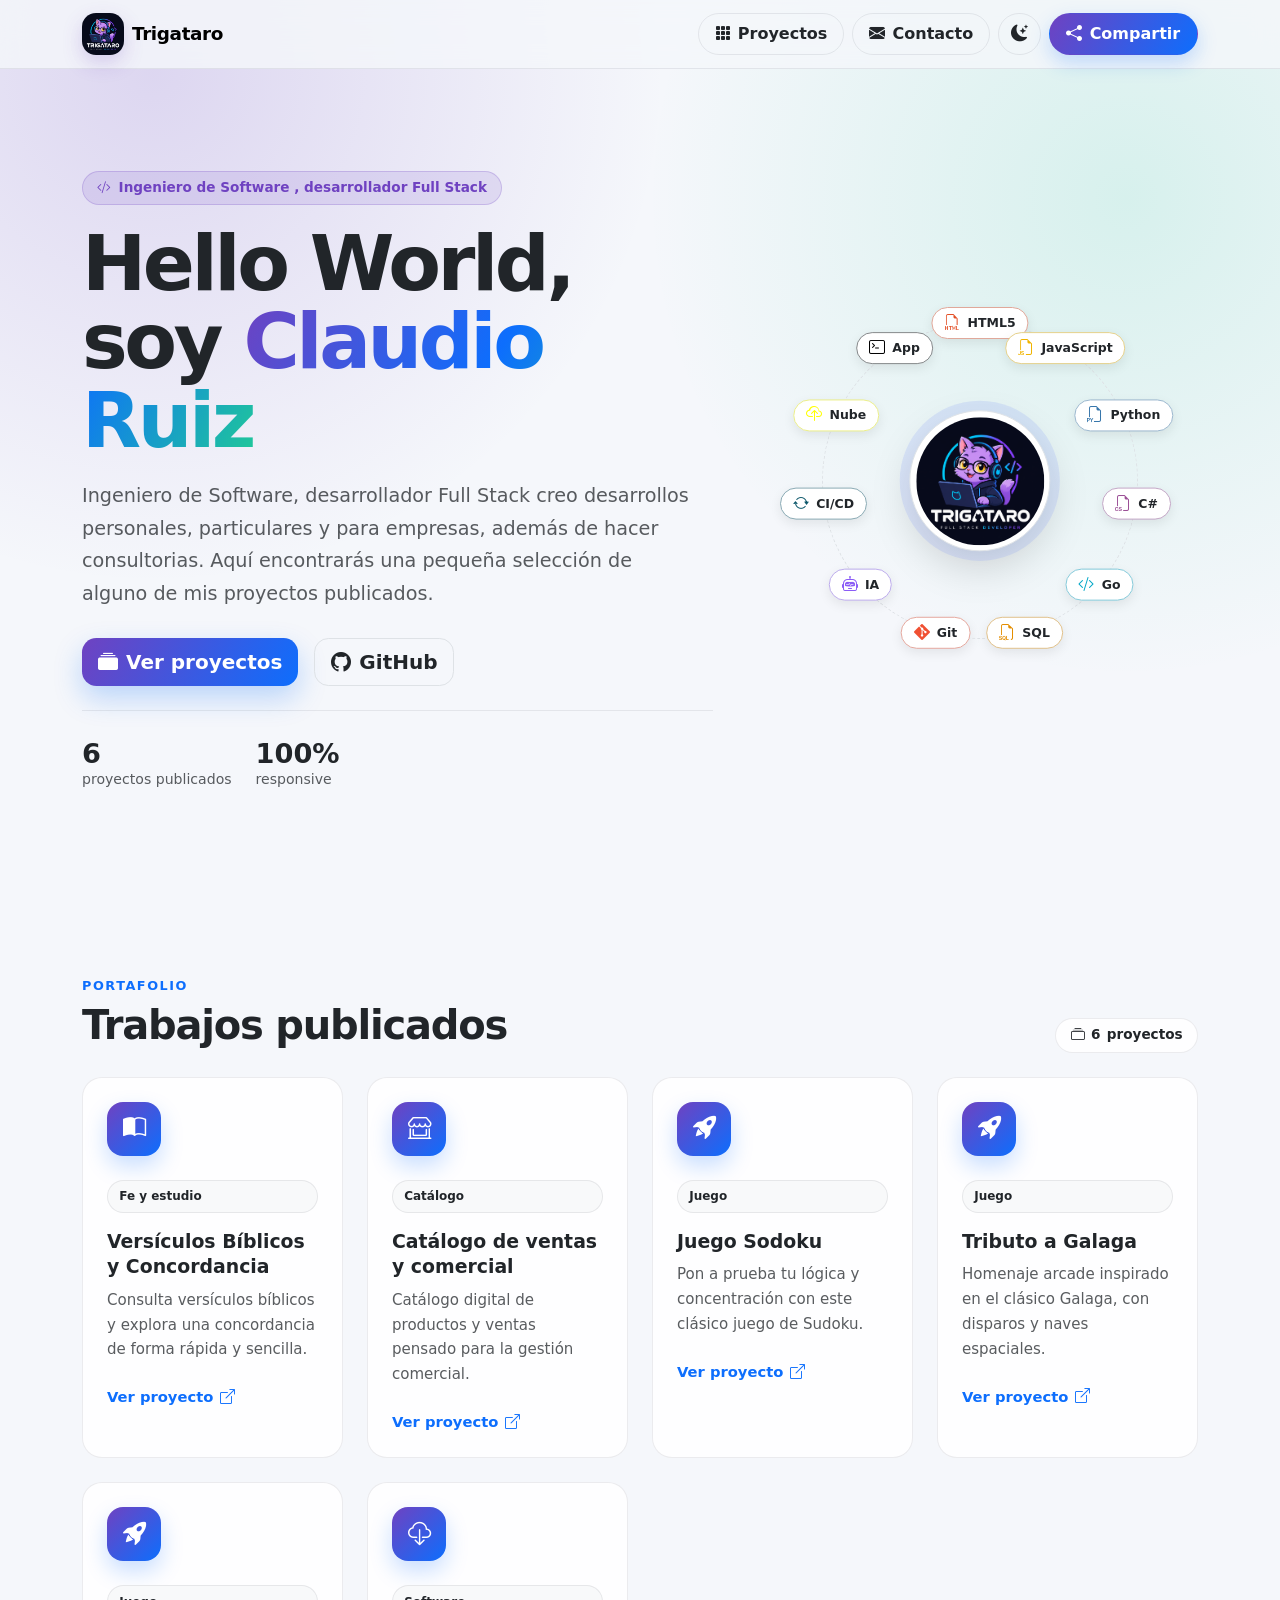
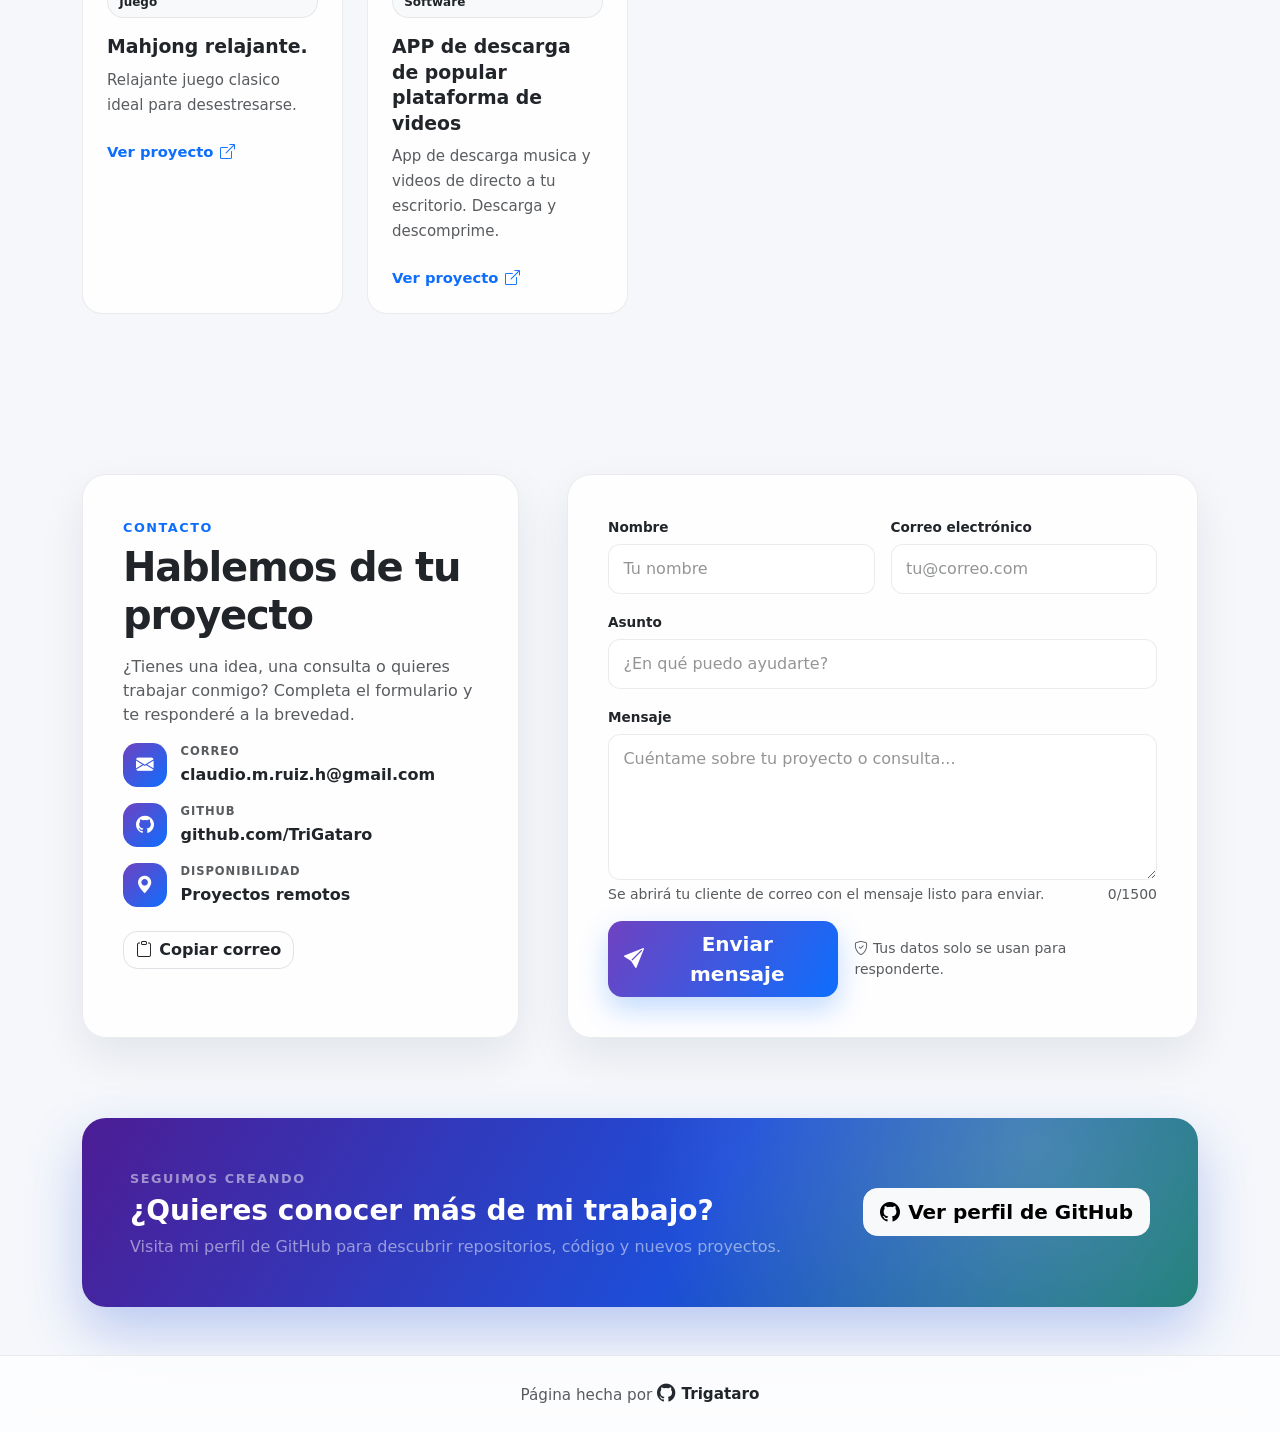
==== commit 6b47cf3c: "Se actualiza onfo" ====
--- a/index.html
+++ b/index.html
@@ -3,11 +3,11 @@
 <head>
   <meta charset="UTF-8">
   <meta name="viewport" content="width=device-width, initial-scale=1">
-  <title>Claudio Ruiz | Desarrollador Full Stack | Trigataro </title>
+  <title>Claudio Ruiz | Ingeniero de Software | Desarrollador Full Stack | Trigataro </title>
 
   <!-- Metadatos principales para buscadores -->
-  <meta name="description" content="Portafolio de Trigataro, desarrollador web. Explora sus proyectos publicados y visita su perfil de GitHub.">
-  <meta name="keywords" content="Claudio Ruiz,Trigataro, desarrollador Full Stack, portafolio web, proyectos web, HTML5, CSS3, JavaScript, Bootstrap, Python, C#, Go, SQL, Git, IA,CI/CD">
+  <meta name="description" content="Portafolio de Trigataro, Ingeniero de Software, desarrollador web. Explora sus proyectos publicados y visita su perfil de GitHub.">
+  <meta name="keywords" content="Claudio Ruiz,Trigataro, Ingeniero de Software, desarrollador Full Stack, portafolio web, proyectos web, HTML5, CSS3, JavaScript, Bootstrap, Python, C#, Go, SQL, Git, IA,CI/CD">
   <meta name="author" content="Claudio Ruiz,Trigataro">
   <meta name="robots" content="index, follow, max-image-preview:large">
   <meta name="googlebot" content="index, follow">
@@ -18,7 +18,7 @@
   <meta property="og:type" content="website">
   <meta property="og:site_name" content="Trigataro">
   <meta property="og:locale" content="es_ES">
-  <meta property="og:title" content="Claudio Ruiz | Desarrollador Full Stack | Trigataro">
+  <meta property="og:title" content="Claudio Ruiz | Ingeniero de Software | Desarrollador Full Stack | Trigataro">
   <meta property="og:description" content="Explora los proyectos web publicados por Trigataro.">
   <meta property="og:url" content="https://trigataro.github.io/PersonalProyects/">
   <meta property="og:image" content="https://trigataro.github.io/PersonalProyects/img/logo.png">
@@ -29,7 +29,7 @@
 
   <!-- Tarjetas para redes sociales -->
   <meta name="twitter:card" content="summary">
-  <meta name="twitter:title" content="Claudio Ruiz | Desarrollador Full Stack | Trigataro">
+  <meta name="twitter:title" content="Claudio Ruiz | Ingeniero de Software | Desarrollador Full Stack | Trigataro">
   <meta name="twitter:description" content="Explora los proyectos publicados por Trigataro.">
   <meta name="twitter:image" content="https://trigataro.github.io/PersonalProyects/img/logo.png">
   <meta name="twitter:image:alt" content="Logo de Trigataro">
@@ -91,7 +91,7 @@
           <div class="col-12 col-lg-7">
             <span class="badge hero-badge">
               <i class="bi bi-code-slash" aria-hidden="true"></i>
-              Desarrollador Full Stack
+              Ingeniero de Software , desarrollador Full Stack
             </span>
 
             <h1 class="hero-title">
@@ -99,7 +99,7 @@
             </h1>
 
             <p class="hero-lead">
-              Desarrollador Full Stack creo desarrollos personales, particulares y para empresas, además de hacer consultorias.
+              Ingeniero de Software, desarrollador Full Stack creo desarrollos personales, particulares y para empresas, además de hacer consultorias.
               Aquí encontrarás una pequeña selección de alguno de mis proyectos publicados.
             </p>
 
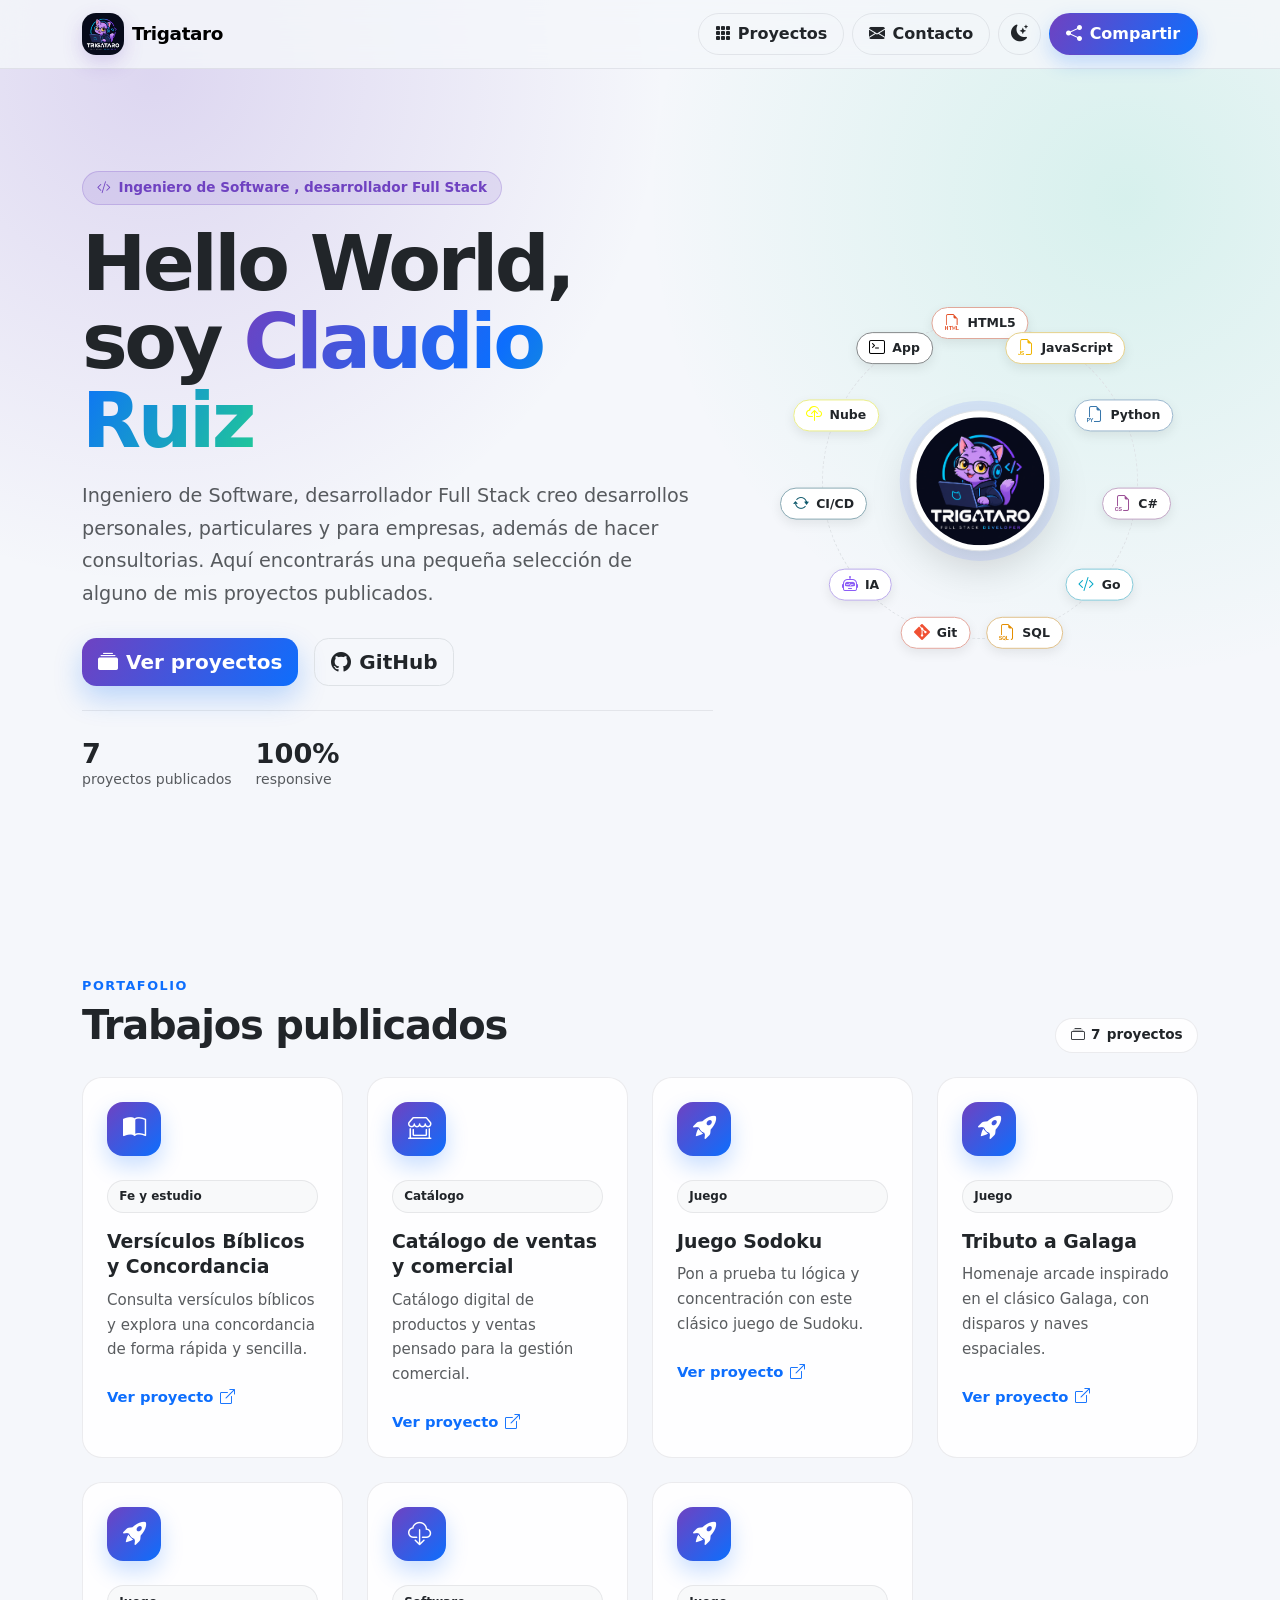
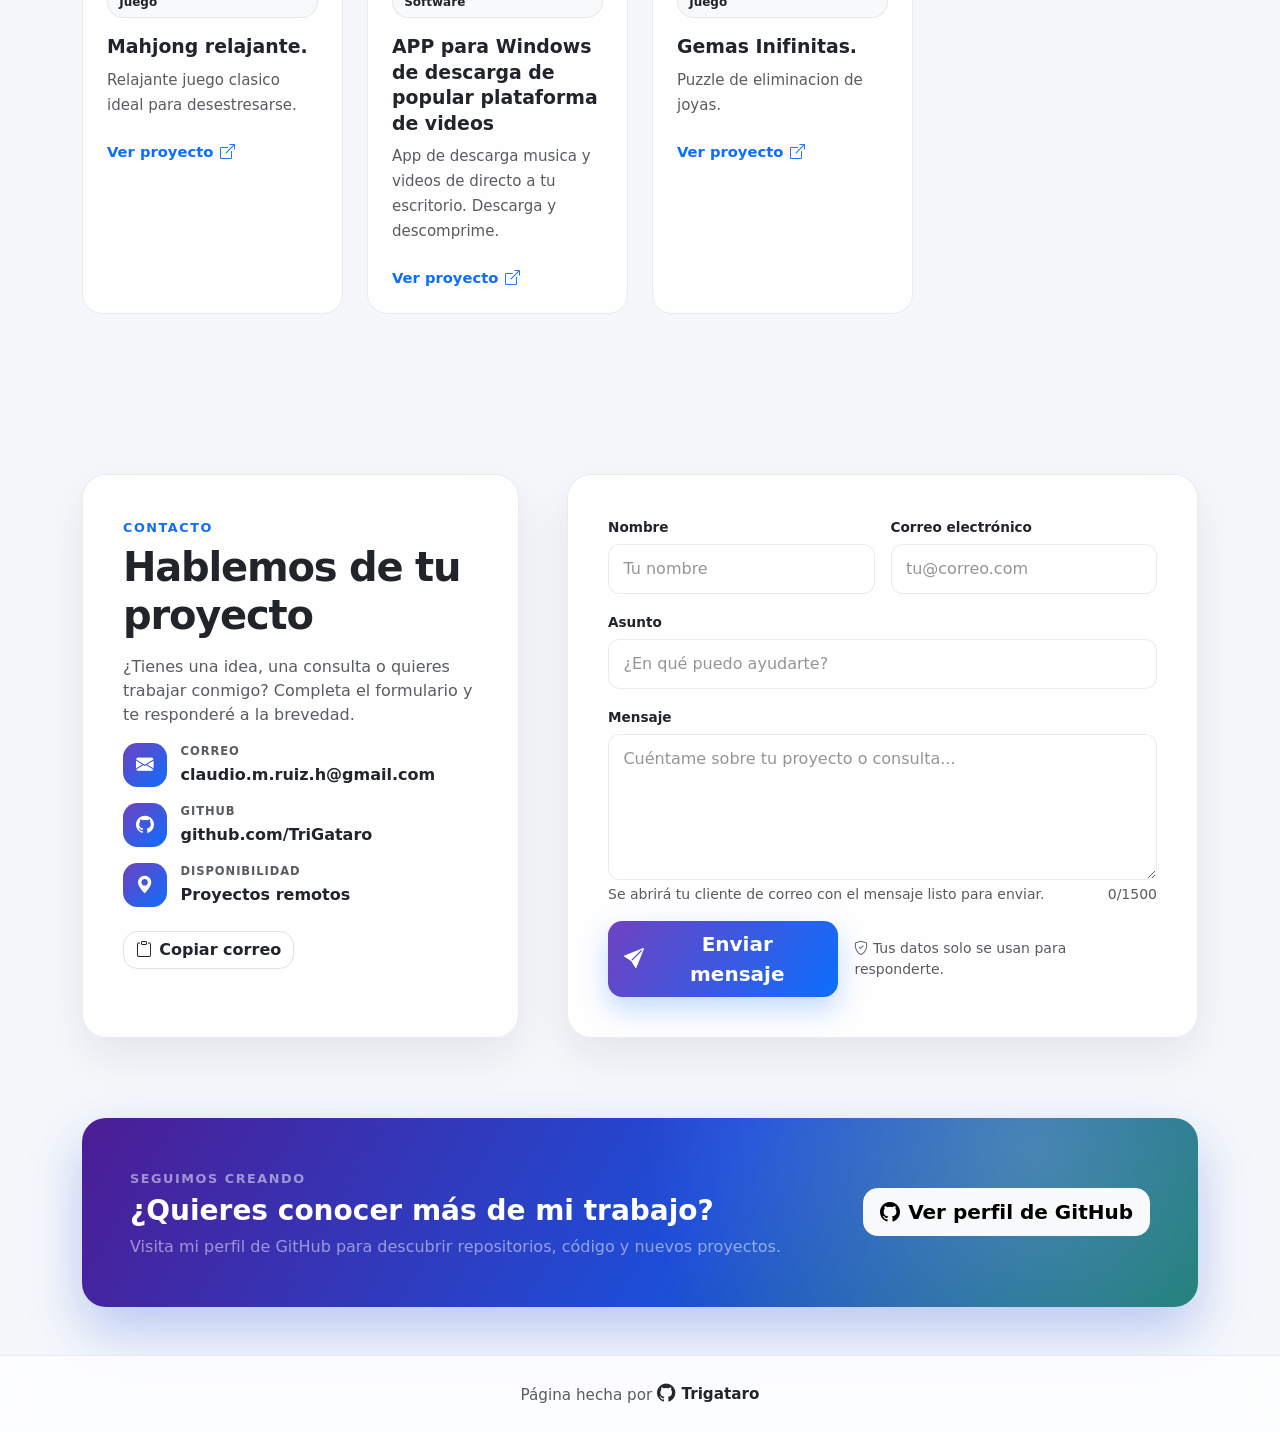
==== commit e59bc80c: "Add Google site verification meta tag Added Google site verification meta tag for SEO." ====
--- a/index.html
+++ b/index.html
@@ -13,7 +13,8 @@
   <meta name="googlebot" content="index, follow">
   <meta name="theme-color" content="#f5f7fb" id="themeColor">
   <link rel="canonical" href="https://trigataro.github.io/PersonalProyects/">
-
+  
+  <meta name="google-site-verification" content="_X3aMiZIulmxI8Je-7lkcKkq2A91kT5kuWGqjMFvLUM" />
   <!-- Open Graph -->
   <meta property="og:type" content="website">
   <meta property="og:site_name" content="Trigataro">
